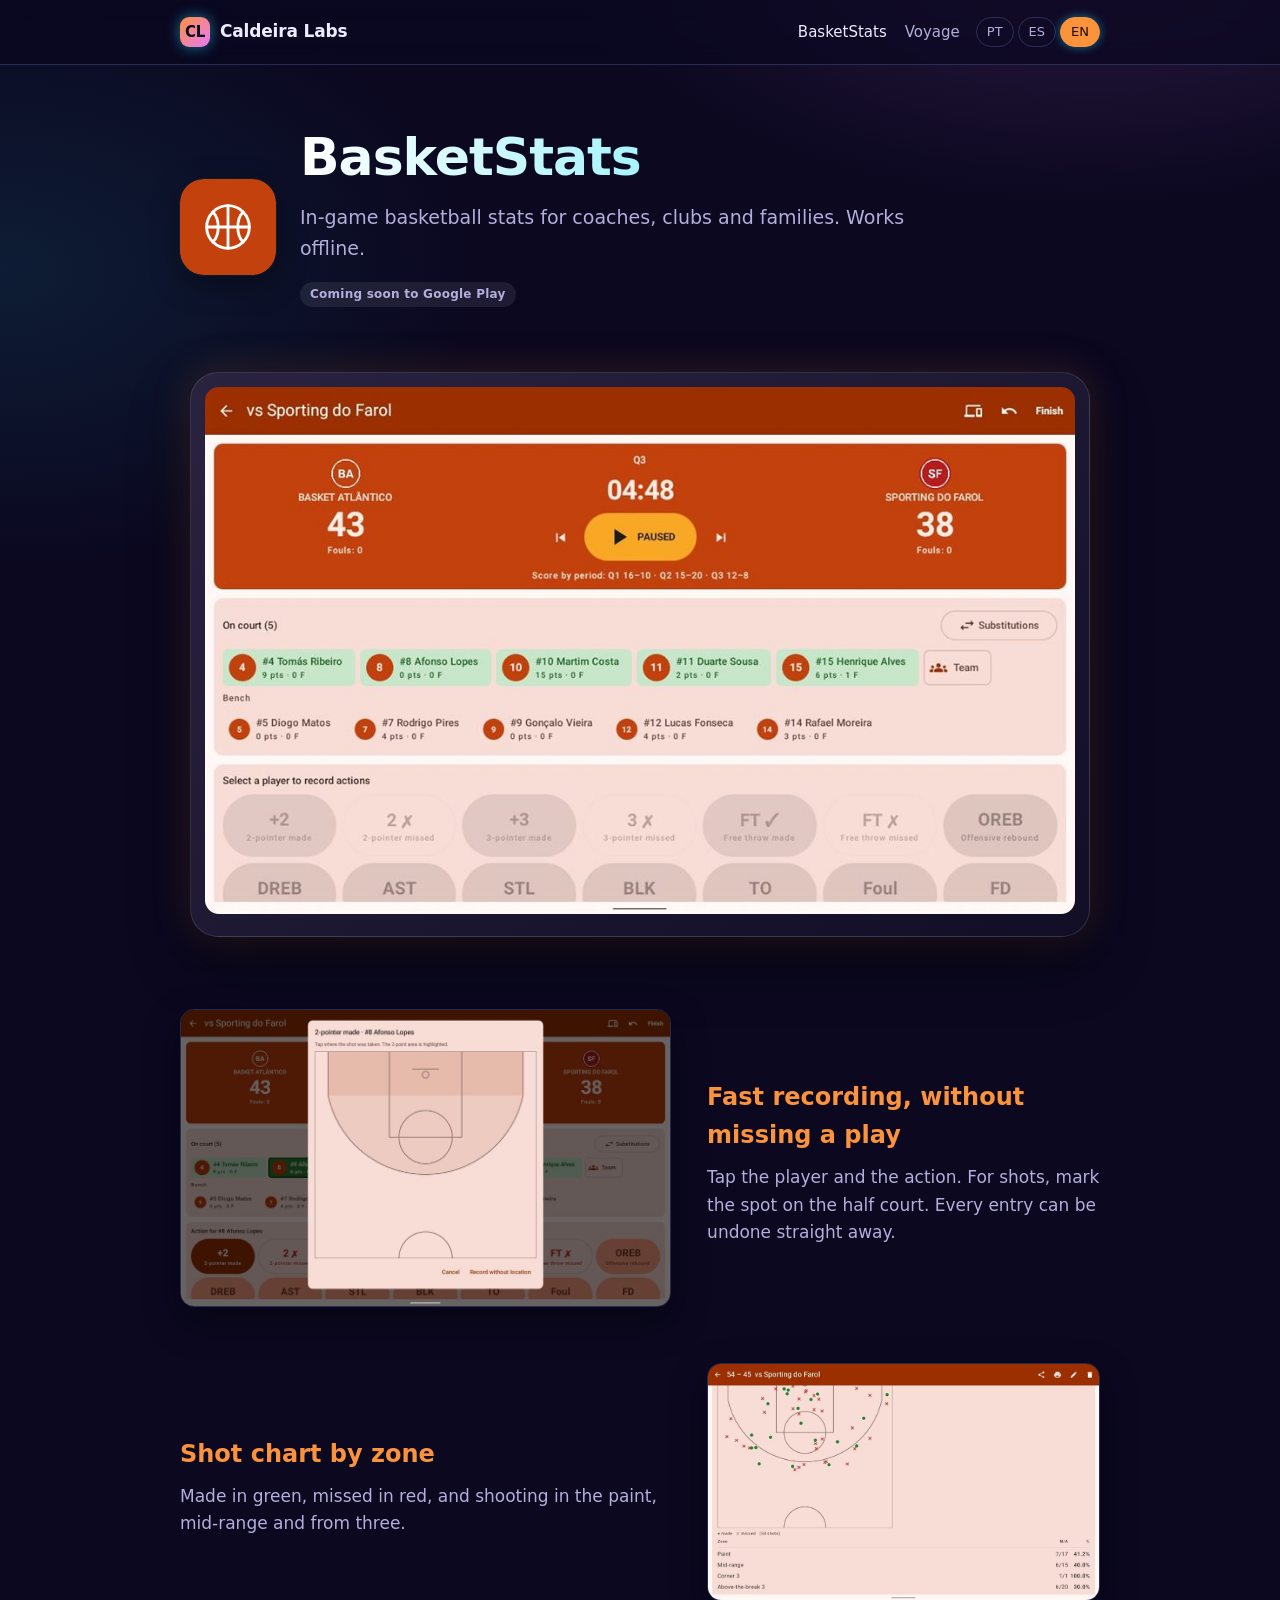
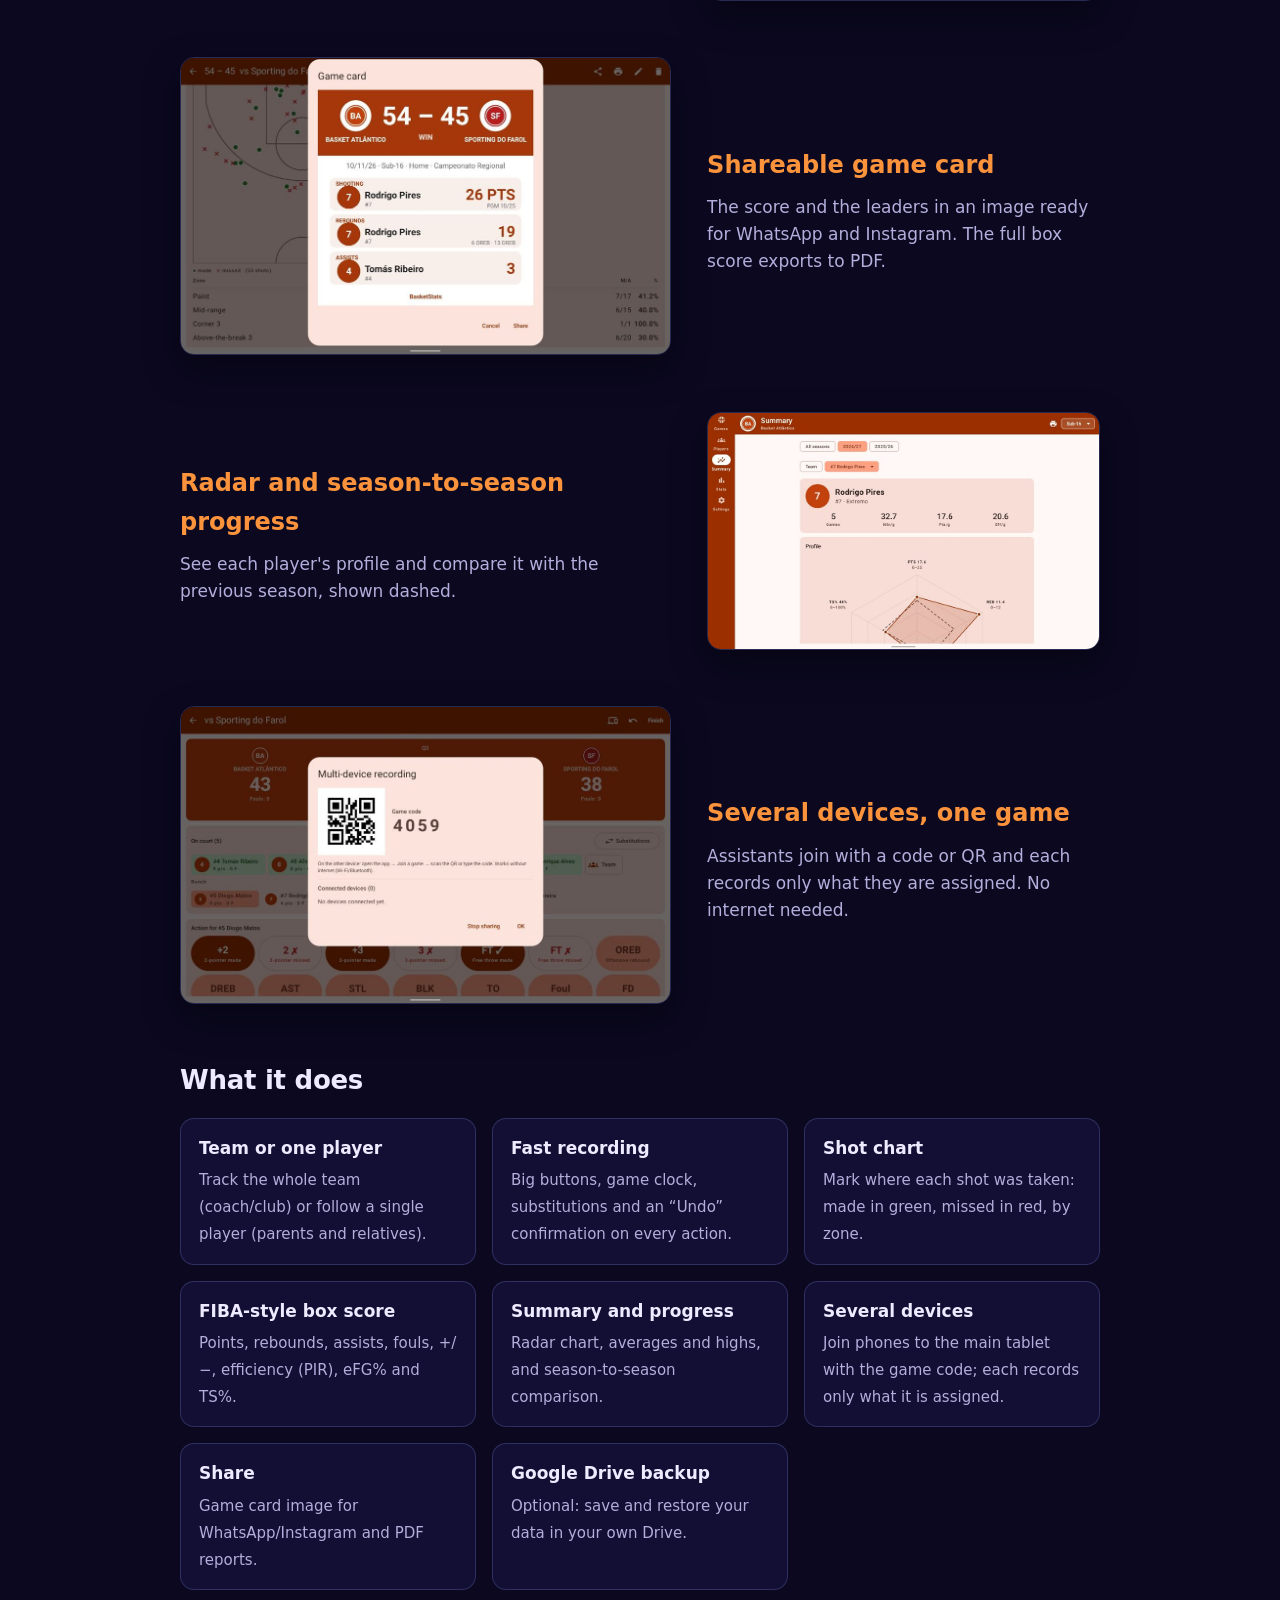
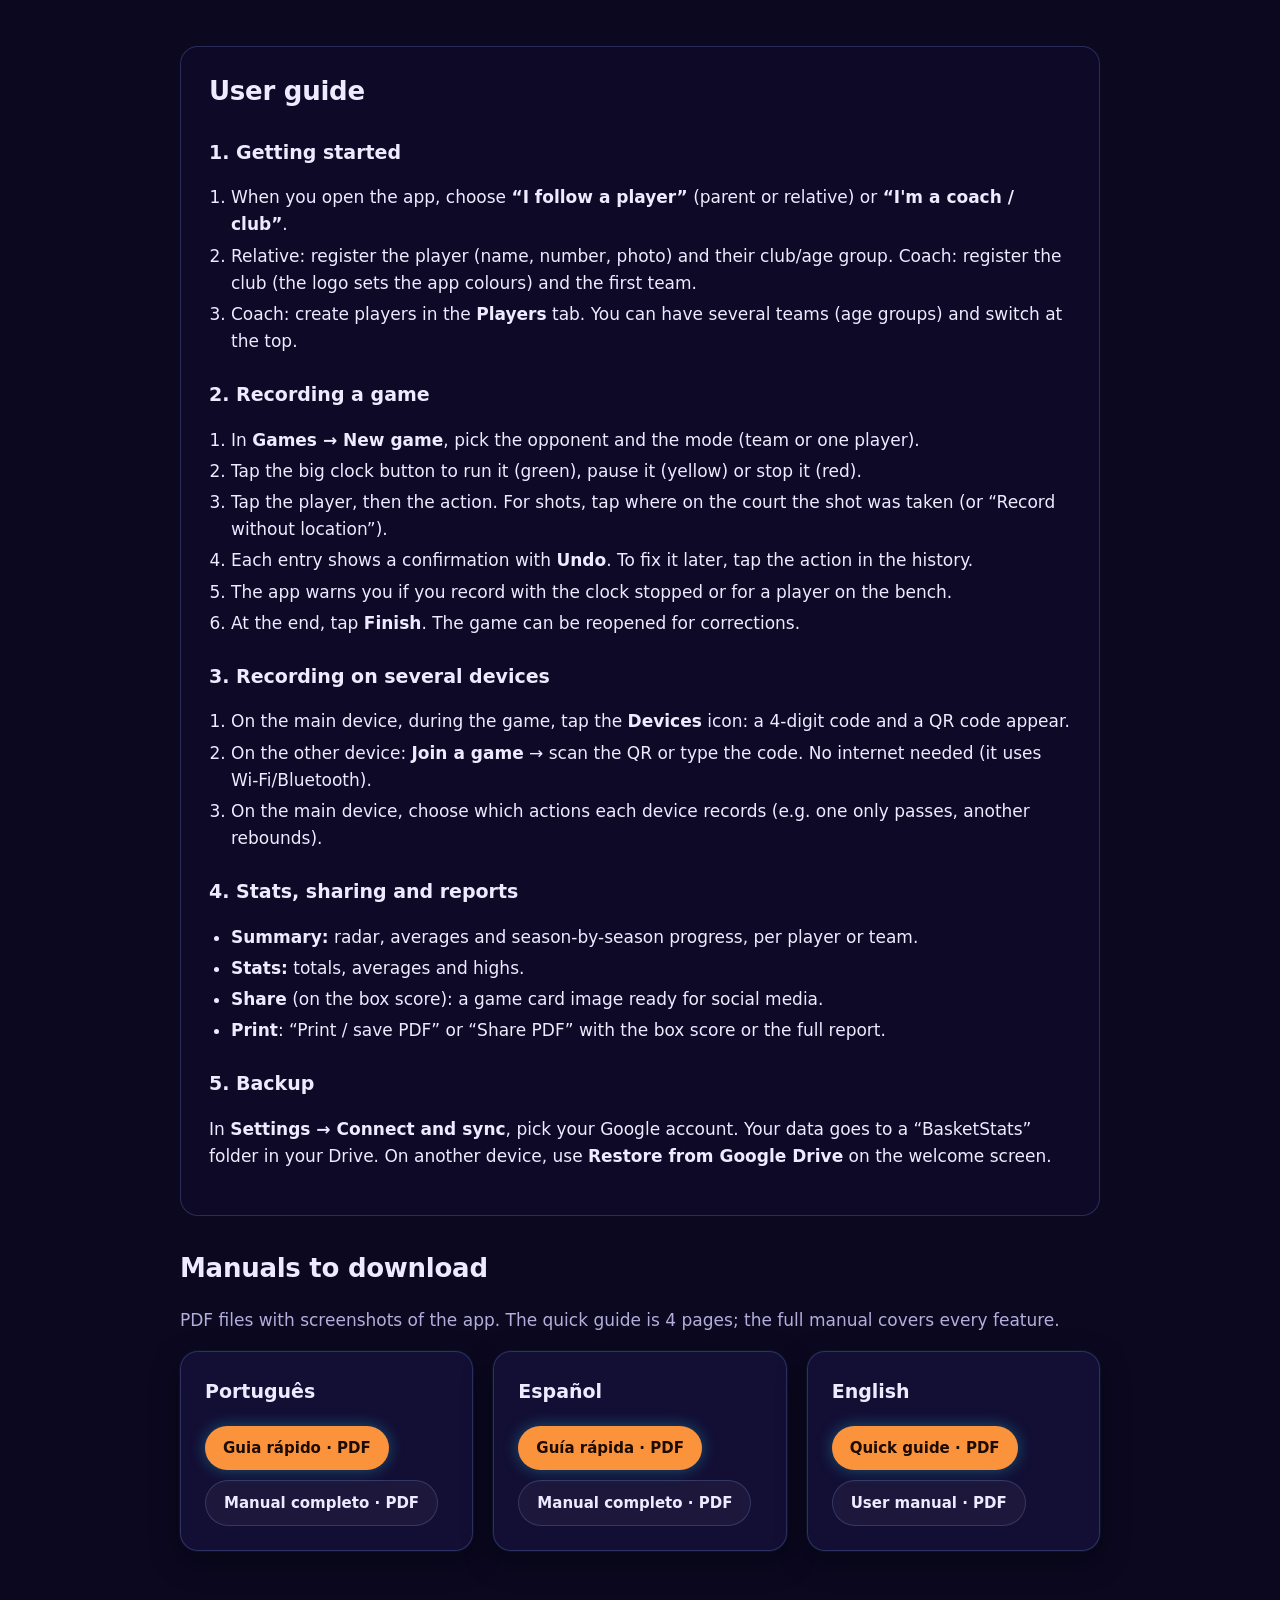
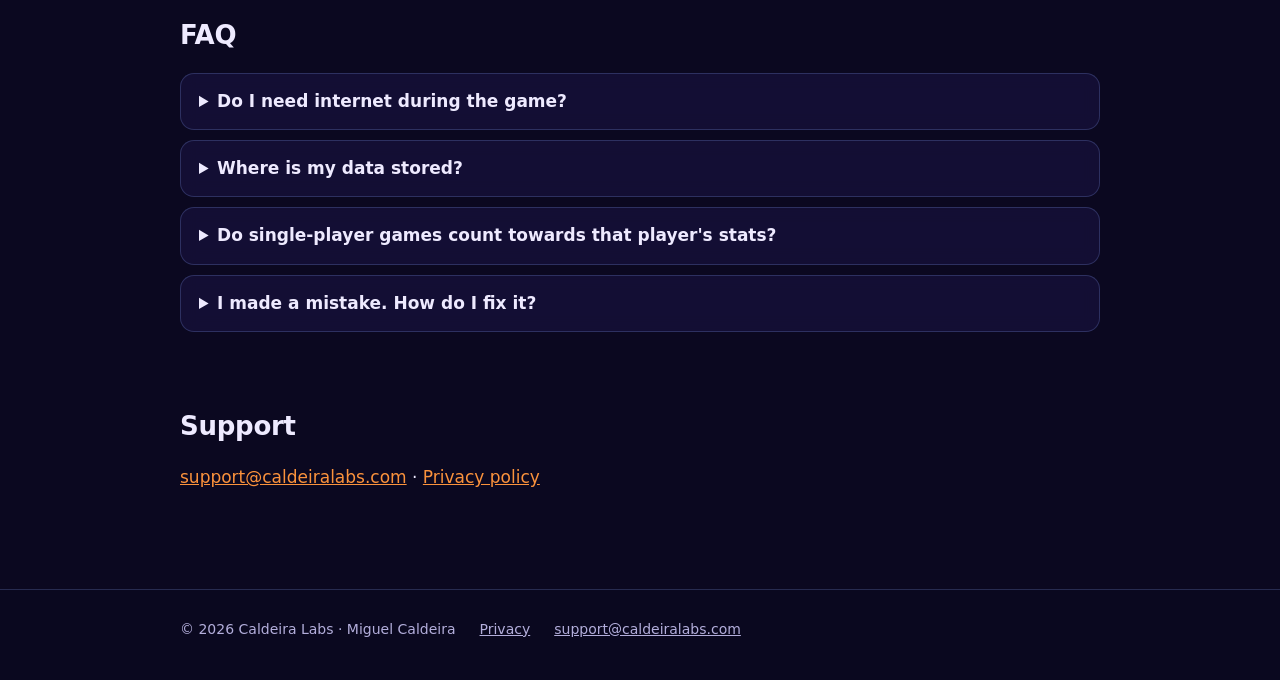
==== basketstats/index.html @ 54301cac "BasketStats: capturas da app na página (imagem principal e destaques com texto, PT/ES/EN) Co-Authore" ====
<!doctype html>
<html lang="pt-PT" data-lang="pt">
<head>
  <meta charset="utf-8">
  <meta name="viewport" content="width=device-width, initial-scale=1">
  <title data-pt="BasketStats — estatísticas de basquetebol" data-es="BasketStats — estadísticas de baloncesto" data-en="BasketStats — basketball stats">BasketStats — estatísticas de basquetebol</title>
  <meta name="description" content="BasketStats: estatísticas de basquetebol durante o jogo para treinadores, clubes e famílias.">
  <link rel="icon" href="/assets/img/basketstats.svg">
  <link rel="stylesheet" href="/assets/style.css">
  <style>:root { --accent: var(--basket); --accent-ink: #1c0c02; }</style>
  <script src="/assets/lang.js"></script>
</head>
<body>
<header class="top">
  <div class="wrap">
    <a class="brand" href="/"><span class="mark">CL</span>Caldeira Labs</a>
    <nav class="nav">
      <a href="/basketstats/" aria-current="page">BasketStats</a>
      <a href="/voyage/">Voyage</a>
    </nav>
    <div class="langs" aria-label="Língua / Idioma / Language">
      <button data-set="pt" aria-pressed="true">PT</button>
      <button data-set="es" aria-pressed="false">ES</button>
      <button data-set="en" aria-pressed="false">EN</button>
    </div>
  </div>
</header>

<main class="wrap">
  <div class="hero app-hero">
    <img class="icon" src="/assets/img/basketstats.svg" alt="BasketStats">
    <div>
      <h1>BasketStats</h1>
      <p class="lead" data-l="pt">Estatísticas de basquetebol durante o jogo — para treinadores, clubes e famílias. Funciona sem internet.</p>
      <p class="lead" data-l="es">Estadísticas de baloncesto durante el partido, para entrenadores, clubes y familias. Funciona sin internet.</p>
      <p class="lead" data-l="en">In-game basketball stats for coaches, clubs and families. Works offline.</p>
      <p style="margin-top:16px">
        <span class="badge"><span data-l="pt">Em breve na Google Play</span><span data-l="es">Próximamente en Google Play</span><span data-l="en">Coming soon to Google Play</span></span>
      </p>
    </div>
  </div>

  <figure class="device"><img data-l="pt" class="" src="/assets/img/bs/pt/06_ao_vivo.jpg" alt="Ecrã de registo de um jogo ao vivo" width="1000" height="605" loading="lazy"><img data-l="es" class="" src="/assets/img/bs/es/06_ao_vivo.jpg" alt="Pantalla de registro de un partido en directo" width="1000" height="605" loading="lazy"><img data-l="en" class="" src="/assets/img/bs/en/06_ao_vivo.jpg" alt="Live game recording screen" width="1000" height="605" loading="lazy"></figure>

  <section class="showcase">
    <div class="show-row">
      <div class="show-pic"><img data-l="pt" class="" src="/assets/img/bs/pt/08_posicao_lancamento.jpg" alt="Registo rápido, sem perder um lance" width="1000" height="605" loading="lazy"><img data-l="es" class="" src="/assets/img/bs/es/08_posicao_lancamento.jpg" alt="Registro rápido, sin perder una jugada" width="1000" height="605" loading="lazy"><img data-l="en" class="" src="/assets/img/bs/en/08_posicao_lancamento.jpg" alt="Fast recording, without missing a play" width="1000" height="605" loading="lazy"></div>
      <div class="show-text"><h3 data-l="pt">Registo rápido, sem perder um lance</h3><h3 data-l="es">Registro rápido, sin perder una jugada</h3><h3 data-l="en">Fast recording, without missing a play</h3><p data-l="pt">Toque no jogador e na ação. Nos lançamentos, marque o local no meio campo. Cada registo pode ser anulado logo a seguir.</p><p data-l="es">Toca el jugador y la acción. En los tiros, marca el lugar en la media pista. Cada registro se puede deshacer al momento.</p><p data-l="en">Tap the player and the action. For shots, mark the spot on the half court. Every entry can be undone straight away.</p></div>
    </div>
    <div class="show-row rev">
      <div class="show-pic"><img data-l="pt" class="" src="/assets/img/bs/pt/15_mapa_lancamentos.jpg" alt="Mapa de lançamentos por zonas" width="1000" height="605" loading="lazy"><img data-l="es" class="" src="/assets/img/bs/es/15_mapa_lancamentos.jpg" alt="Mapa de tiro por zonas" width="1000" height="605" loading="lazy"><img data-l="en" class="" src="/assets/img/bs/en/15_mapa_lancamentos.jpg" alt="Shot chart by zone" width="1000" height="605" loading="lazy"></div>
      <div class="show-text"><h3 data-l="pt">Mapa de lançamentos por zonas</h3><h3 data-l="es">Mapa de tiro por zonas</h3><h3 data-l="en">Shot chart by zone</h3><p data-l="pt">Convertidos a verde, falhados a vermelho e a eficácia no garrafão, meia distância e triplos.</p><p data-l="es">Anotados en verde, fallados en rojo y la eficacia en la zona, media distancia y triples.</p><p data-l="en">Made in green, missed in red, and shooting in the paint, mid-range and from three.</p></div>
    </div>
    <div class="show-row">
      <div class="show-pic"><img data-l="pt" class="" src="/assets/img/bs/pt/16_cartao_jogo.jpg" alt="Cartão do jogo para partilhar" width="1000" height="605" loading="lazy"><img data-l="es" class="" src="/assets/img/bs/es/16_cartao_jogo.jpg" alt="Tarjeta del partido para compartir" width="1000" height="605" loading="lazy"><img data-l="en" class="" src="/assets/img/bs/en/16_cartao_jogo.jpg" alt="Shareable game card" width="1000" height="605" loading="lazy"></div>
      <div class="show-text"><h3 data-l="pt">Cartão do jogo para partilhar</h3><h3 data-l="es">Tarjeta del partido para compartir</h3><h3 data-l="en">Shareable game card</h3><p data-l="pt">O resultado e os destaques numa imagem pronta para o WhatsApp e o Instagram. A ficha completa sai em PDF.</p><p data-l="es">El resultado y los destacados en una imagen lista para WhatsApp e Instagram. El acta completa sale en PDF.</p><p data-l="en">The score and the leaders in an image ready for WhatsApp and Instagram. The full box score exports to PDF.</p></div>
    </div>
    <div class="show-row rev">
      <div class="show-pic"><img data-l="pt" class="" src="/assets/img/bs/pt/20_resumo_jogador.jpg" alt="Radar e evolução entre épocas" width="1000" height="605" loading="lazy"><img data-l="es" class="" src="/assets/img/bs/es/20_resumo_jogador.jpg" alt="Radar y evolución entre temporadas" width="1000" height="605" loading="lazy"><img data-l="en" class="" src="/assets/img/bs/en/20_resumo_jogador.jpg" alt="Radar and season-to-season progress" width="1000" height="605" loading="lazy"></div>
      <div class="show-text"><h3 data-l="pt">Radar e evolução entre épocas</h3><h3 data-l="es">Radar y evolución entre temporadas</h3><h3 data-l="en">Radar and season-to-season progress</h3><p data-l="pt">Veja o perfil de cada jogador e compare com a época anterior, a tracejado.</p><p data-l="es">Mira el perfil de cada jugador y compáralo con la temporada anterior, en discontinuo.</p><p data-l="en">See each player's profile and compare it with the previous season, shown dashed.</p></div>
    </div>
    <div class="show-row">
      <div class="show-pic"><img data-l="pt" class="" src="/assets/img/bs/pt/11_varios_aparelhos.jpg" alt="Vários aparelhos no mesmo jogo" width="1000" height="605" loading="lazy"><img data-l="es" class="" src="/assets/img/bs/es/11_varios_aparelhos.jpg" alt="Varios dispositivos en el mismo partido" width="1000" height="605" loading="lazy"><img data-l="en" class="" src="/assets/img/bs/en/11_varios_aparelhos.jpg" alt="Several devices, one game" width="1000" height="605" loading="lazy"></div>
      <div class="show-text"><h3 data-l="pt">Vários aparelhos no mesmo jogo</h3><h3 data-l="es">Varios dispositivos en el mismo partido</h3><h3 data-l="en">Several devices, one game</h3><p data-l="pt">Os adjuntos juntam-se com um código ou QR e cada um regista só o que lhe for atribuído. Sem internet.</p><p data-l="es">Los ayudantes se unen con un código o QR y cada uno registra solo lo que se le asigne. Sin internet.</p><p data-l="en">Assistants join with a code or QR and each records only what they are assigned. No internet needed.</p></div>
    </div>
  </section>

  <section>
    <h2><span data-l="pt">O que faz</span><span data-l="es">Qué hace</span><span data-l="en">What it does</span></h2>
    <ul class="features">
      <li data-l="pt"><b>Equipa ou um jogador</b><span>Registe a equipa toda (treinador/clube) ou siga um só atleta (pais e familiares).</span></li>
      <li data-l="es"><b>Equipo o un jugador</b><span>Registra todo el equipo (entrenador/club) o sigue a un solo jugador (padres y familiares).</span></li>
      <li data-l="en"><b>Team or one player</b><span>Track the whole team (coach/club) or follow a single player (parents and relatives).</span></li>

      <li data-l="pt"><b>Registo rápido</b><span>Botões grandes, relógio de jogo, substituições e confirmação com «Anular» em cada ação.</span></li>
      <li data-l="es"><b>Registro rápido</b><span>Botones grandes, reloj de partido, cambios y confirmación con «Deshacer» en cada acción.</span></li>
      <li data-l="en"><b>Fast recording</b><span>Big buttons, game clock, substitutions and an “Undo” confirmation on every action.</span></li>

      <li data-l="pt"><b>Mapa de lançamentos</b><span>Marque onde foi cada lançamento: convertidos a verde, falhados a vermelho, por zonas.</span></li>
      <li data-l="es"><b>Mapa de tiro</b><span>Marca dónde fue cada tiro: anotados en verde, fallados en rojo, por zonas.</span></li>
      <li data-l="en"><b>Shot chart</b><span>Mark where each shot was taken: made in green, missed in red, by zone.</span></li>

      <li data-l="pt"><b>Ficha de jogo FIBA</b><span>Pontos, ressaltos, assistências, faltas, +/−, valorização (VAL), eFG% e TS%.</span></li>
      <li data-l="es"><b>Acta estilo FIBA</b><span>Puntos, rebotes, asistencias, faltas, +/−, valoración (VAL), eFG% y TS%.</span></li>
      <li data-l="en"><b>FIBA-style box score</b><span>Points, rebounds, assists, fouls, +/−, efficiency (PIR), eFG% and TS%.</span></li>

      <li data-l="pt"><b>Resumo e evolução</b><span>Gráfico de radar, médias e máximos, e comparação entre épocas.</span></li>
      <li data-l="es"><b>Resumen y evolución</b><span>Gráfico de radar, promedios y máximos, y comparación entre temporadas.</span></li>
      <li data-l="en"><b>Summary and progress</b><span>Radar chart, averages and highs, and season-to-season comparison.</span></li>

      <li data-l="pt"><b>Vários aparelhos</b><span>Junte telemóveis ao tablet principal pelo código do jogo; cada um regista só o que lhe for atribuído.</span></li>
      <li data-l="es"><b>Varios dispositivos</b><span>Une móviles a la tablet principal con el código del partido; cada uno registra solo lo que se le asigne.</span></li>
      <li data-l="en"><b>Several devices</b><span>Join phones to the main tablet with the game code; each records only what it is assigned.</span></li>

      <li data-l="pt"><b>Partilhar</b><span>Cartão do jogo em imagem para o WhatsApp/Instagram e relatórios em PDF.</span></li>
      <li data-l="es"><b>Compartir</b><span>Tarjeta del partido en imagen para WhatsApp/Instagram e informes en PDF.</span></li>
      <li data-l="en"><b>Share</b><span>Game card image for WhatsApp/Instagram and PDF reports.</span></li>

      <li data-l="pt"><b>Cópia no Google Drive</b><span>Opcional: guarde e recupere os dados no seu próprio Drive.</span></li>
      <li data-l="es"><b>Copia en Google Drive</b><span>Opcional: guarda y recupera los datos en tu propia Drive.</span></li>
      <li data-l="en"><b>Google Drive backup</b><span>Optional: save and restore your data in your own Drive.</span></li>
    </ul>
  </section>

  <!-- ======================= GUIA ======================= -->
  <section class="guide" id="guia">
    <h2><span data-l="pt">Guia de utilização</span><span data-l="es">Guía de uso</span><span data-l="en">User guide</span></h2>

    <div data-l="pt">
      <h3>1. Primeiros passos</h3>
      <ol>
        <li>Ao abrir a app, escolha <b>«Sigo um atleta»</b> (pai, mãe ou familiar) ou <b>«Sou treinador / clube»</b>.</li>
        <li>Familiar: registe o atleta (nome, número, foto) e o clube/escalão. Treinador: registe o clube (o logótipo dá as cores à app) e a primeira equipa.</li>
        <li>Treinador: crie os jogadores no separador <b>Jogadores</b>. Pode ter várias equipas (escalões) e mudar no topo.</li>
      </ol>
      <h3>2. Registar um jogo</h3>
      <ol>
        <li>Em <b>Jogos → Novo jogo</b>, escolha o adversário e o modo (equipa ou um jogador).</li>
        <li>Toque no botão grande do relógio para o pôr a correr (verde), pausar (amarelo) ou parar (vermelho).</li>
        <li>Toque no jogador e depois na ação. Nos lançamentos, toque no campo onde foi o lançamento (ou «Registar sem posição»).</li>
        <li>Cada registo mostra uma confirmação com <b>Anular</b>. Para corrigir mais tarde, toque na ação no histórico.</li>
        <li>A app avisa se registar com o relógio parado ou para um jogador que está no banco.</li>
        <li>No fim, toque em <b>Terminar</b>. O jogo pode ser reaberto para correções.</li>
      </ol>
      <h3>3. Registo em vários aparelhos</h3>
      <ol>
        <li>No aparelho principal, durante o jogo, toque no ícone <b>Aparelhos</b>: aparece um código de 4 dígitos e um QR.</li>
        <li>No outro aparelho: <b>Entrar num jogo</b> → leia o QR ou escreva o código. Não precisa de internet (usa Wi‑Fi/Bluetooth).</li>
        <li>No principal, escolha que ações cada aparelho regista (ex.: um só os passes, outro os ressaltos).</li>
      </ol>
      <h3>4. Estatísticas, partilha e relatórios</h3>
      <ul>
        <li><b>Resumo:</b> radar, médias e evolução por época, por jogador ou equipa.</li>
        <li><b>Estatísticas:</b> totais, médias e máximos.</li>
        <li><b>Partilhar</b> (na ficha do jogo): cartão em imagem pronto para as redes sociais.</li>
        <li><b>Imprimir</b>: «Imprimir / guardar PDF» ou «Partilhar PDF» com a ficha ou o relatório completo.</li>
      </ul>
      <h3>5. Cópia de segurança</h3>
      <p>Em <b>Definições → Ligar e sincronizar</b>, escolha a sua conta Google. Os dados ficam numa pasta «BasketStats» no seu Drive. Noutro aparelho, use <b>Recuperar do Google Drive</b> no ecrã inicial.</p>
    </div>

    <div data-l="es">
      <h3>1. Primeros pasos</h3>
      <ol>
        <li>Al abrir la app, elige <b>«Sigo a un jugador»</b> (padre, madre o familiar) o <b>«Soy entrenador / club»</b>.</li>
        <li>Familiar: registra al jugador (nombre, dorsal, foto) y su club/categoría. Entrenador: registra el club (el escudo da los colores a la app) y el primer equipo.</li>
        <li>Entrenador: crea los jugadores en la pestaña <b>Jugadores</b>. Puedes tener varios equipos (categorías) y cambiar arriba.</li>
      </ol>
      <h3>2. Registrar un partido</h3>
      <ol>
        <li>En <b>Partidos → Nuevo partido</b>, elige el rival y el modo (equipo o un jugador).</li>
        <li>Toca el botón grande del reloj para ponerlo en marcha (verde), pausarlo (amarillo) o pararlo (rojo).</li>
        <li>Toca el jugador y luego la acción. En los tiros, toca en la pista dónde fue el tiro (o «Registrar sin posición»).</li>
        <li>Cada registro muestra una confirmación con <b>Deshacer</b>. Para corregir más tarde, toca la acción en el historial.</li>
        <li>La app avisa si registras con el reloj parado o para un jugador que está en el banquillo.</li>
        <li>Al final, toca <b>Finalizar</b>. El partido se puede reabrir para corregirlo.</li>
      </ol>
      <h3>3. Registro en varios dispositivos</h3>
      <ol>
        <li>En el dispositivo principal, durante el partido, toca el icono <b>Dispositivos</b>: aparece un código de 4 dígitos y un QR.</li>
        <li>En el otro dispositivo: <b>Unirse a un partido</b> → lee el QR o escribe el código. No necesita internet (usa Wi‑Fi/Bluetooth).</li>
        <li>En el principal, elige qué acciones registra cada dispositivo (p. ej., uno solo los pases, otro los rebotes).</li>
      </ol>
      <h3>4. Estadísticas, compartir e informes</h3>
      <ul>
        <li><b>Resumen:</b> radar, promedios y evolución por temporada, por jugador o equipo.</li>
        <li><b>Estadísticas:</b> totales, promedios y máximos.</li>
        <li><b>Compartir</b> (en el acta del partido): tarjeta en imagen lista para redes sociales.</li>
        <li><b>Imprimir</b>: «Imprimir / guardar PDF» o «Compartir PDF» con el acta o el informe completo.</li>
      </ul>
      <h3>5. Copia de seguridad</h3>
      <p>En <b>Ajustes → Conectar y sincronizar</b>, elige tu cuenta de Google. Los datos quedan en una carpeta «BasketStats» en tu Drive. En otro dispositivo, usa <b>Recuperar de Google Drive</b> en la pantalla inicial.</p>
    </div>

    <div data-l="en">
      <h3>1. Getting started</h3>
      <ol>
        <li>When you open the app, choose <b>“I follow a player”</b> (parent or relative) or <b>“I'm a coach / club”</b>.</li>
        <li>Relative: register the player (name, number, photo) and their club/age group. Coach: register the club (the logo sets the app colours) and the first team.</li>
        <li>Coach: create players in the <b>Players</b> tab. You can have several teams (age groups) and switch at the top.</li>
      </ol>
      <h3>2. Recording a game</h3>
      <ol>
        <li>In <b>Games → New game</b>, pick the opponent and the mode (team or one player).</li>
        <li>Tap the big clock button to run it (green), pause it (yellow) or stop it (red).</li>
        <li>Tap the player, then the action. For shots, tap where on the court the shot was taken (or “Record without location”).</li>
        <li>Each entry shows a confirmation with <b>Undo</b>. To fix it later, tap the action in the history.</li>
        <li>The app warns you if you record with the clock stopped or for a player on the bench.</li>
        <li>At the end, tap <b>Finish</b>. The game can be reopened for corrections.</li>
      </ol>
      <h3>3. Recording on several devices</h3>
      <ol>
        <li>On the main device, during the game, tap the <b>Devices</b> icon: a 4-digit code and a QR code appear.</li>
        <li>On the other device: <b>Join a game</b> → scan the QR or type the code. No internet needed (it uses Wi‑Fi/Bluetooth).</li>
        <li>On the main device, choose which actions each device records (e.g. one only passes, another rebounds).</li>
      </ol>
      <h3>4. Stats, sharing and reports</h3>
      <ul>
        <li><b>Summary:</b> radar, averages and season-by-season progress, per player or team.</li>
        <li><b>Stats:</b> totals, averages and highs.</li>
        <li><b>Share</b> (on the box score): a game card image ready for social media.</li>
        <li><b>Print</b>: “Print / save PDF” or “Share PDF” with the box score or the full report.</li>
      </ul>
      <h3>5. Backup</h3>
      <p>In <b>Settings → Connect and sync</b>, pick your Google account. Your data goes to a “BasketStats” folder in your Drive. On another device, use <b>Restore from Google Drive</b> on the welcome screen.</p>
    </div>
  </section>

  <!-- ======================= MANUAIS ======================= -->
  <section id="manuais">
    <h2><span data-l="pt">Manuais para descarregar</span><span data-l="es">Manuales para descargar</span><span data-l="en">Manuals to download</span></h2>
    <p class="muted" data-l="pt">Em PDF, com capturas da app. O guia rápido tem 4 páginas; o manual completo explica todas as funções.</p>
    <p class="muted" data-l="es">En PDF, con capturas de la app. La guía rápida tiene 4 páginas; el manual completo explica todas las funciones.</p>
    <p class="muted" data-l="en">PDF files with screenshots of the app. The quick guide is 4 pages; the full manual covers every feature.</p>
    <div class="cards">
      <div class="card">
        <h3>Português</h3>
        <div class="actions">
          <a class="btn" href="/basketstats/manuais/BasketStats-guia-rapido-PT.pdf" download>Guia rápido · PDF</a>
          <a class="btn ghost" href="/basketstats/manuais/BasketStats-manual-PT.pdf" download>Manual completo · PDF</a>
        </div>
      </div>
      <div class="card">
        <h3>Español</h3>
        <div class="actions">
          <a class="btn" href="/basketstats/manuais/BasketStats-guia-rapida-ES.pdf" download>Guía rápida · PDF</a>
          <a class="btn ghost" href="/basketstats/manuais/BasketStats-manual-ES.pdf" download>Manual completo · PDF</a>
        </div>
      </div>
      <div class="card">
        <h3>English</h3>
        <div class="actions">
          <a class="btn" href="/basketstats/manuais/BasketStats-quick-guide-EN.pdf" download>Quick guide · PDF</a>
          <a class="btn ghost" href="/basketstats/manuais/BasketStats-user-manual-EN.pdf" download>User manual · PDF</a>
        </div>
      </div>
    </div>
  </section>

  <!-- ======================= FAQ ======================= -->
  <section>
    <h2><span data-l="pt">Perguntas frequentes</span><span data-l="es">Preguntas frecuentes</span><span data-l="en">FAQ</span></h2>
    <div data-l="pt">
      <details><summary>Preciso de internet durante o jogo?</summary><p>Não. O registo, as estatísticas e o registo em vários aparelhos funcionam sem internet. Só a cópia no Google Drive precisa de ligação.</p></details>
      <details><summary>Onde ficam os meus dados?</summary><p>No seu aparelho e, se ativar, no seu próprio Google Drive. Não temos servidores com os seus dados. Veja a <a href="/basketstats/privacy/">política de privacidade</a>.</p></details>
      <details><summary>Os jogos de um só jogador contam para as estatísticas dele?</summary><p>Sim. Os jogos em modo equipa também contam para cada jogador.</p></details>
      <details><summary>Enganei-me num registo. Como corrijo?</summary><p>Logo a seguir, toque em «Anular». Mais tarde, toque na ação no histórico do jogo para mudar o tipo ou o jogador, ou apagá-la.</p></details>
    </div>
    <div data-l="es">
      <details><summary>¿Necesito internet durante el partido?</summary><p>No. El registro, las estadísticas y el registro en varios dispositivos funcionan sin internet. Solo la copia en Google Drive necesita conexión.</p></details>
      <details><summary>¿Dónde se guardan mis datos?</summary><p>En tu dispositivo y, si lo activas, en tu propia Google Drive. No tenemos servidores con tus datos. Consulta la <a href="/basketstats/privacy/">política de privacidad</a>.</p></details>
      <details><summary>¿Los partidos de un solo jugador cuentan para sus estadísticas?</summary><p>Sí. Los partidos en modo equipo también cuentan para cada jugador.</p></details>
      <details><summary>Me he equivocado en un registro. ¿Cómo lo corrijo?</summary><p>Justo después, toca «Deshacer». Más tarde, toca la acción en el historial del partido para cambiar el tipo o el jugador, o borrarla.</p></details>
    </div>
    <div data-l="en">
      <details><summary>Do I need internet during the game?</summary><p>No. Recording, stats and multi-device recording work offline. Only the Google Drive backup needs a connection.</p></details>
      <details><summary>Where is my data stored?</summary><p>On your device and, if you turn it on, in your own Google Drive. We have no servers holding your data. See the <a href="/basketstats/privacy/">privacy policy</a>.</p></details>
      <details><summary>Do single-player games count towards that player's stats?</summary><p>Yes. Team-mode games also count for each player.</p></details>
      <details><summary>I made a mistake. How do I fix it?</summary><p>Right away, tap “Undo”. Later, tap the action in the game history to change its type or player, or delete it.</p></details>
    </div>
  </section>

  <section>
    <h2><span data-l="pt">Suporte</span><span data-l="es">Soporte</span><span data-l="en">Support</span></h2>
    <p><a href="mailto:support@caldeiralabs.com">support@caldeiralabs.com</a> · <a href="/basketstats/privacy/"><span data-l="pt">Política de privacidade</span><span data-l="es">Política de privacidad</span><span data-l="en">Privacy policy</span></a></p>
  </section>
</main>

<footer>
  <div class="wrap">
    <span>© 2026 Caldeira Labs · Miguel Caldeira</span>
    <a href="/basketstats/privacy/"><span data-l="pt">Privacidade</span><span data-l="es">Privacidad</span><span data-l="en">Privacy</span></a>
    <a href="mailto:support@caldeiralabs.com">support@caldeiralabs.com</a>
  </div>
</footer>
</body>
</html>
---- assets/style.css ----
/* Caldeira Labs — estilos partilhados por todas as páginas. */
/* Tema "laboratório néon": sempre escuro, a condizer com a imagem de fundo (assets/img/lab-bg.svg). */
:root {
  --bg: #0b0820;
  --surface: rgba(22, 17, 58, .78);
  --surface-2: rgba(255, 255, 255, .08);
  --text: #eeeaff;
  --muted: #b3aedb;
  --line: rgba(140, 170, 255, .22);
  --accent: #22d3ee;
  --accent-ink: #061a22;
  --neon-pink: #e879f9;
  --basket: #fb923c;
  --voyage: #34d399;
  --radius: 18px;
  --shadow: 0 0 0 1px rgba(34, 211, 238, .06), 0 10px 30px rgba(0, 0, 0, .35);
  color-scheme: dark;
}

* { box-sizing: border-box; }
html { -webkit-text-size-adjust: 100%; }
body {
  margin: 0;
  /* Fundo escuro com brilhos néon suaves; a ilustração do laboratório fica no topo da página inicial. */
  background:
    radial-gradient(900px 500px at 85% -10%, rgba(232, 121, 249, .16), transparent 60%),
    radial-gradient(800px 500px at 0% 30%, rgba(34, 211, 238, .10), transparent 60%),
    var(--bg) fixed;
  background-attachment: fixed;
  color: var(--text);
  font: 17px/1.6 system-ui, -apple-system, "Segoe UI", Roboto, "Helvetica Neue", Arial, sans-serif;
}
a { color: var(--accent); }
img { max-width: 100%; height: auto; display: block; }
.wrap { max-width: 960px; margin: 0 auto; padding: 0 20px; }

/* Línguas: só aparece o texto da língua escolhida (português por omissão, também sem JavaScript). */
[data-l] { display: none; }
html[data-lang="pt"] [data-l="pt"],
html[data-lang="es"] [data-l="es"],
html[data-lang="en"] [data-l="en"] { display: revert; }

/* Cabeçalho */
.top { border-bottom: 1px solid var(--line); background: rgba(11, 8, 32, .72); backdrop-filter: blur(12px); -webkit-backdrop-filter: blur(12px); position: sticky; top: 0; z-index: 10; }
.top .wrap { display: flex; align-items: center; gap: 16px; height: 64px; }
.brand { display: flex; align-items: center; gap: 10px; color: var(--text); text-decoration: none; font-weight: 700; letter-spacing: -.01em; }
.brand .mark { width: 30px; height: 30px; border-radius: 9px; background: linear-gradient(135deg, var(--accent), var(--neon-pink)); color: #0b0820; display: grid; place-items: center; font-size: 15px; box-shadow: 0 0 14px rgba(34, 211, 238, .55); }
.nav { display: flex; gap: 18px; margin-left: auto; }
.nav a { color: var(--muted); text-decoration: none; font-size: 15px; }
.nav a:hover, .nav a[aria-current="page"] { color: var(--text); }
.langs { display: flex; gap: 4px; }
.langs button {
  border: 1px solid var(--line); background: transparent; color: var(--muted);
  border-radius: 999px; padding: 4px 10px; font: inherit; font-size: 13px; cursor: pointer;
}
.langs button[aria-pressed="true"] { background: var(--accent); color: var(--accent-ink); border-color: var(--accent); box-shadow: 0 0 10px rgba(34, 211, 238, .5); }
/* Página inicial: ilustração do laboratório a toda a largura, com o título à esquerda. */
.hero-art {
  position: relative; min-height: 600px; display: flex; align-items: center;
  background:
    linear-gradient(90deg, rgba(11, 8, 32, .95) 0%, rgba(11, 8, 32, .78) 34%, rgba(11, 8, 32, .1) 62%, rgba(11, 8, 32, 0) 100%),
    linear-gradient(0deg, var(--bg) 0%, rgba(11, 8, 32, 0) 22%),
    url("/assets/img/lab-bg.svg") right 75% / cover no-repeat;
  border-bottom: 1px solid var(--line);
}
.hero-art .wrap { width: 100%; }
.hero-art .hero { max-width: 560px; padding: 72px 0; }
@media (max-width: 760px) {
  .hero-art { min-height: 0; flex-direction: column; align-items: stretch; background: var(--bg); }
  /* Em telemóvel, a ilustração fica num bloco próprio por cima do texto, com o programador à vista. */
  .hero-art::before { content: ""; display: block; height: 320px;
    background: linear-gradient(0deg, var(--bg) 0%, rgba(11, 8, 32, 0) 30%), url("/assets/img/lab-bg.svg") right center / cover no-repeat; }
  .hero-art .hero { padding: 24px 0 32px; }
}
@media (max-width: 640px) {
  .top .wrap { height: auto; flex-wrap: wrap; padding-top: 10px; padding-bottom: 10px; }
  .nav { order: 3; width: 100%; margin-left: 0; gap: 16px; }
  .langs { margin-left: auto; }
}

/* Secções */
.hero { padding: 64px 0 40px; }
.hero h1 { font-size: clamp(32px, 6vw, 52px); line-height: 1.1; letter-spacing: -.02em; margin: 0 0 16px;
  background: linear-gradient(90deg, #ffffff 0%, #a5f3fc 55%, #f0abfc 100%); -webkit-background-clip: text; background-clip: text; color: transparent; }
.hero p.lead { font-size: 19px; color: var(--muted); max-width: 640px; margin: 0; }
.app-hero { display: flex; gap: 24px; align-items: center; }
.app-hero .icon { width: 96px; height: 96px; border-radius: 24px; flex: none; box-shadow: var(--shadow); }
@media (max-width: 640px) { .app-hero { flex-direction: column; align-items: flex-start; } }
section { padding: 32px 0; }
h2 { font-size: 26px; letter-spacing: -.01em; margin: 0 0 16px; }
h3 { font-size: 19px; margin: 24px 0 8px; }
.muted { color: var(--muted); }

.cards { display: grid; grid-template-columns: repeat(auto-fit, minmax(280px, 1fr)); gap: 20px; }
.card {
  background: var(--surface); border: 1px solid var(--line); border-radius: var(--radius);
  padding: 24px; box-shadow: var(--shadow); display: flex; flex-direction: column; gap: 12px;
  backdrop-filter: blur(10px); -webkit-backdrop-filter: blur(10px);
}
.card .head { display: flex; align-items: center; gap: 14px; }
.card .head img { width: 56px; height: 56px; border-radius: 14px; }
.card h3 { margin: 0; }
.card p { margin: 0; color: var(--muted); }
.card .actions { margin-top: auto; display: flex; flex-wrap: wrap; gap: 10px; padding-top: 8px; }

.btn {
  display: inline-flex; align-items: center; gap: 8px; padding: 10px 18px; border-radius: 999px;
  background: var(--accent); color: var(--accent-ink); text-decoration: none; font-weight: 600; font-size: 15px;
  box-shadow: 0 0 16px rgba(34, 211, 238, .35);
}
.btn.basket { background: var(--basket); color: #1c0c02; box-shadow: 0 0 16px rgba(251, 146, 60, .4); }
.btn.voyage { background: var(--voyage); color: #03231a; box-shadow: 0 0 16px rgba(52, 211, 153, .4); }
.btn.ghost { background: rgba(255, 255, 255, .04); color: var(--text); border: 1px solid var(--line); box-shadow: none; }
.badge {
  display: inline-block; font-size: 12px; font-weight: 600; letter-spacing: .02em; padding: 3px 10px;
  border-radius: 999px; background: var(--surface-2); color: var(--muted);
}

.features { display: grid; grid-template-columns: repeat(auto-fit, minmax(240px, 1fr)); gap: 16px; padding: 0; margin: 0; list-style: none; }
.features li { background: var(--surface); border: 1px solid var(--line); border-radius: 14px; padding: 16px 18px; backdrop-filter: blur(8px); -webkit-backdrop-filter: blur(8px); }
.features li b { display: block; margin-bottom: 4px; }
.features li span { color: var(--muted); font-size: 15px; }

.shots { display: flex; gap: 14px; overflow-x: auto; padding-bottom: 8px; scroll-snap-type: x mandatory; }
.shots img { width: 220px; flex: none; border-radius: 16px; border: 1px solid var(--line); scroll-snap-align: start; }

.guide ol, .guide ul { padding-left: 22px; }
.guide li { margin: 4px 0; }
details { background: var(--surface); border: 1px solid var(--line); border-radius: 14px; padding: 14px 18px; margin: 10px 0; backdrop-filter: blur(8px); -webkit-backdrop-filter: blur(8px); }
details summary { cursor: pointer; font-weight: 600; }
details p { margin: 10px 0 0; color: var(--muted); }

/* Política de privacidade: texto corrido, fácil de ler */
.policy { max-width: 820px; }
/* Texto longo (políticas, guia) num painel quase opaco, para ler sem distração do fundo. */
.policy > div, .guide {
  background: rgba(14, 10, 40, .9); border: 1px solid var(--line); border-radius: var(--radius);
  padding: 8px 28px 28px; margin-top: 24px;
}
.guide { padding-top: 24px; }
.policy .hero { padding: 32px 0 8px; }
@media (max-width: 640px) { .policy > div, .guide { padding-left: 18px; padding-right: 18px; } }
.policy h2 { font-size: 22px; margin-top: 32px; }
.policy li { margin: 6px 0; }

footer { border-top: 1px solid var(--line); margin-top: 48px; padding: 28px 0 40px; color: var(--muted); font-size: 14px; background: rgba(11, 8, 32, .8); }
footer .wrap { display: flex; flex-wrap: wrap; gap: 8px 24px; }
footer a { color: var(--muted); }

/* Página da BasketStats: captura grande em moldura de tablet e linhas alternadas imagem + texto. */
.device { margin: 8px auto 40px; max-width: 900px; padding: 14px; border-radius: 28px;
  background: linear-gradient(145deg, #2a2340, #120e26); border: 1px solid rgba(255, 255, 255, .12);
  box-shadow: 0 24px 60px rgba(0, 0, 0, .45), 0 0 40px rgba(251, 146, 60, .18); }
.device img { width: 100%; border-radius: 14px; }
.showcase { display: grid; gap: 48px; padding-bottom: 16px; }
.show-row { display: grid; grid-template-columns: minmax(0, 1.25fr) minmax(0, 1fr); gap: 36px; align-items: center; }
.show-row.rev .show-pic { order: 2; }
.show-pic img { width: 100%; border-radius: 14px; border: 1px solid var(--line); box-shadow: 0 14px 36px rgba(0, 0, 0, .4); }
.show-text h3 { font-size: 24px; margin: 0 0 10px; color: var(--accent); }
.show-text p { margin: 0; color: var(--muted); font-size: 17px; }
@media (max-width: 760px) {
  .show-row { grid-template-columns: minmax(0, 1fr); gap: 16px; }
  .show-row.rev .show-pic { order: 0; }
  .device { padding: 8px; border-radius: 18px; }
}
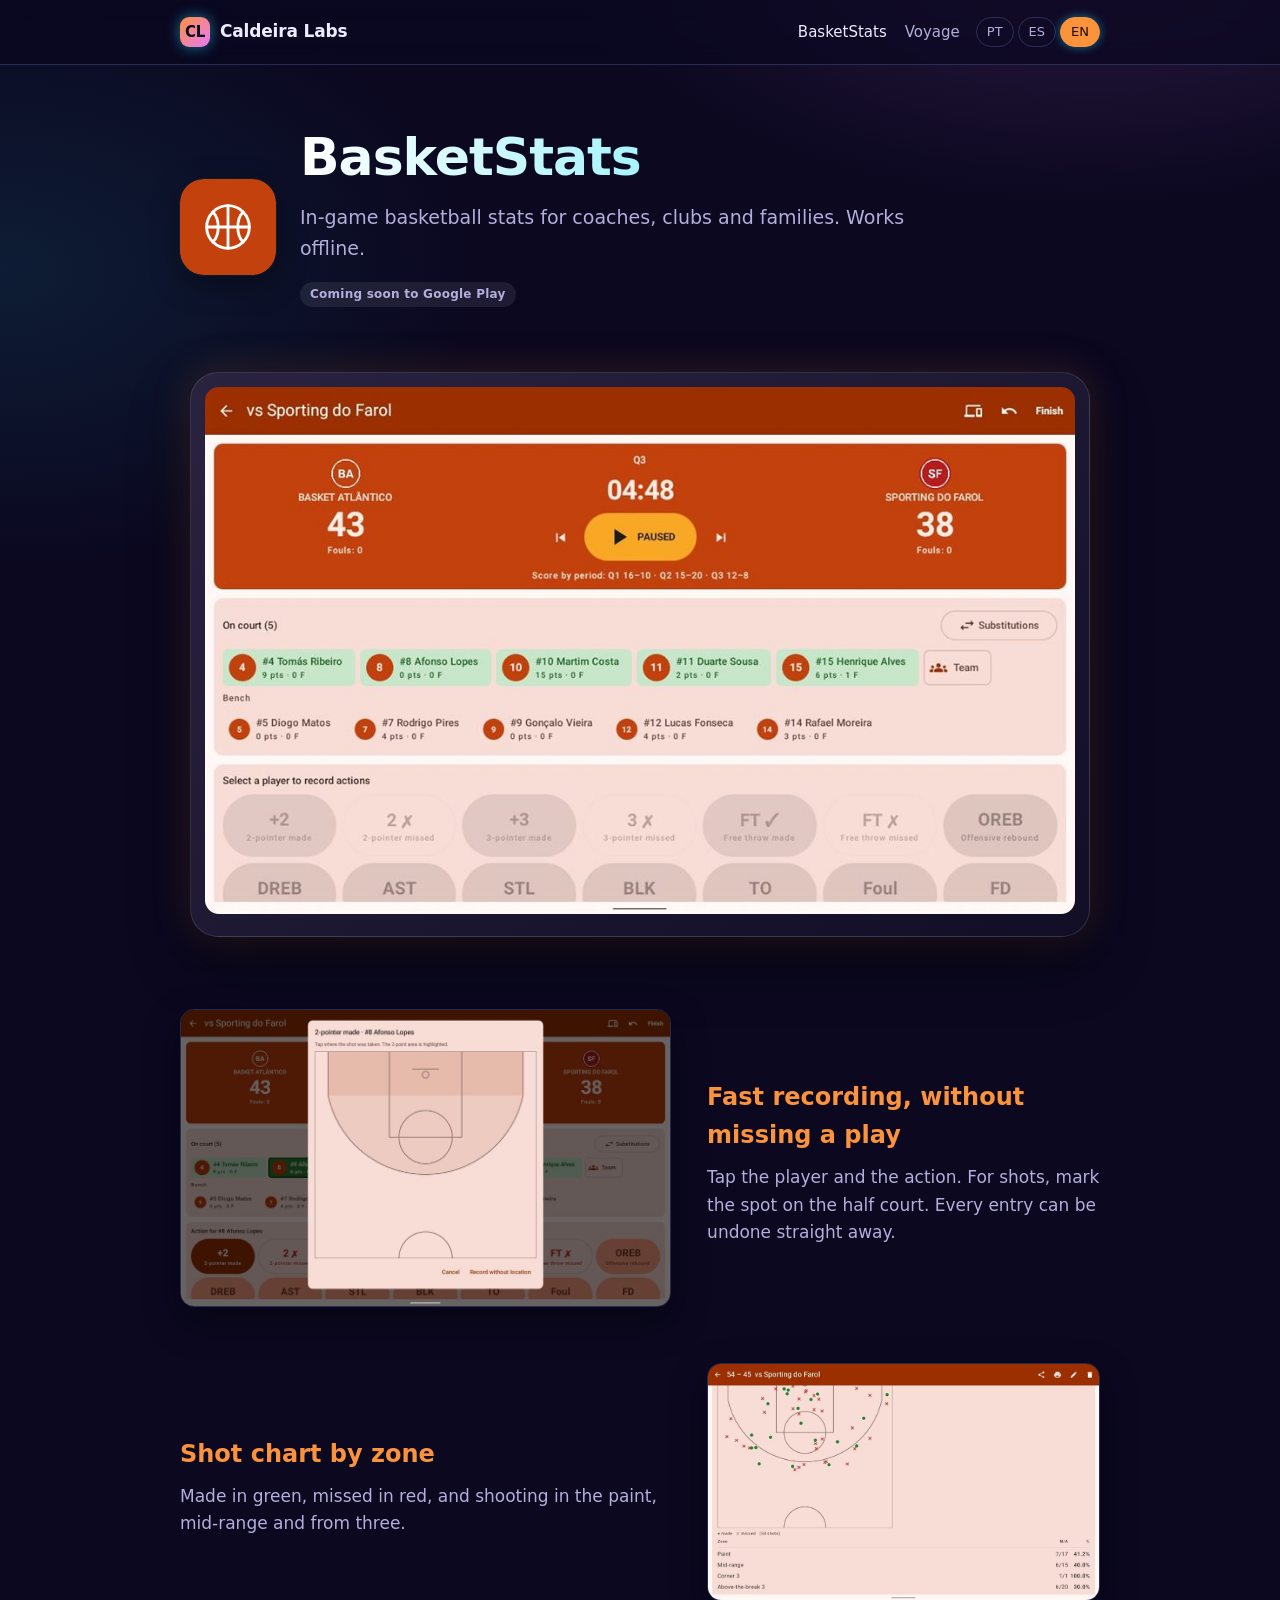
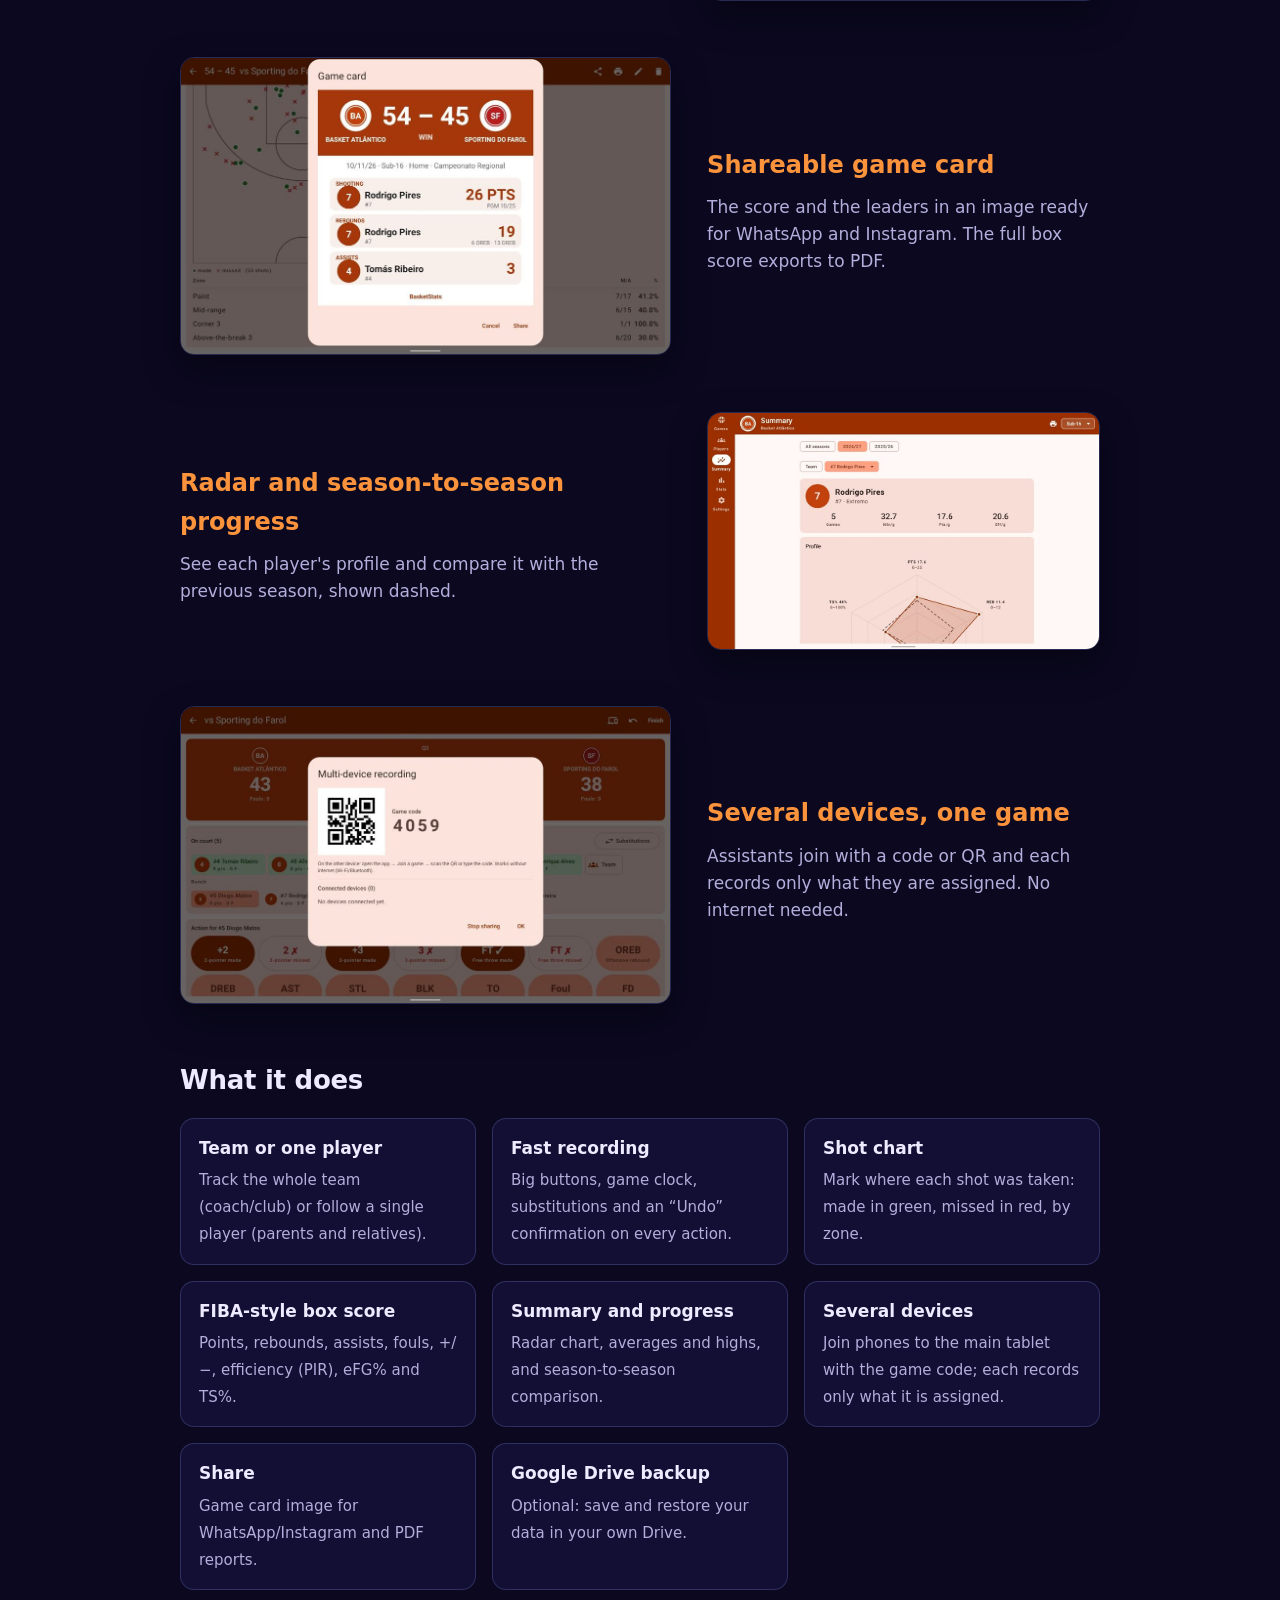
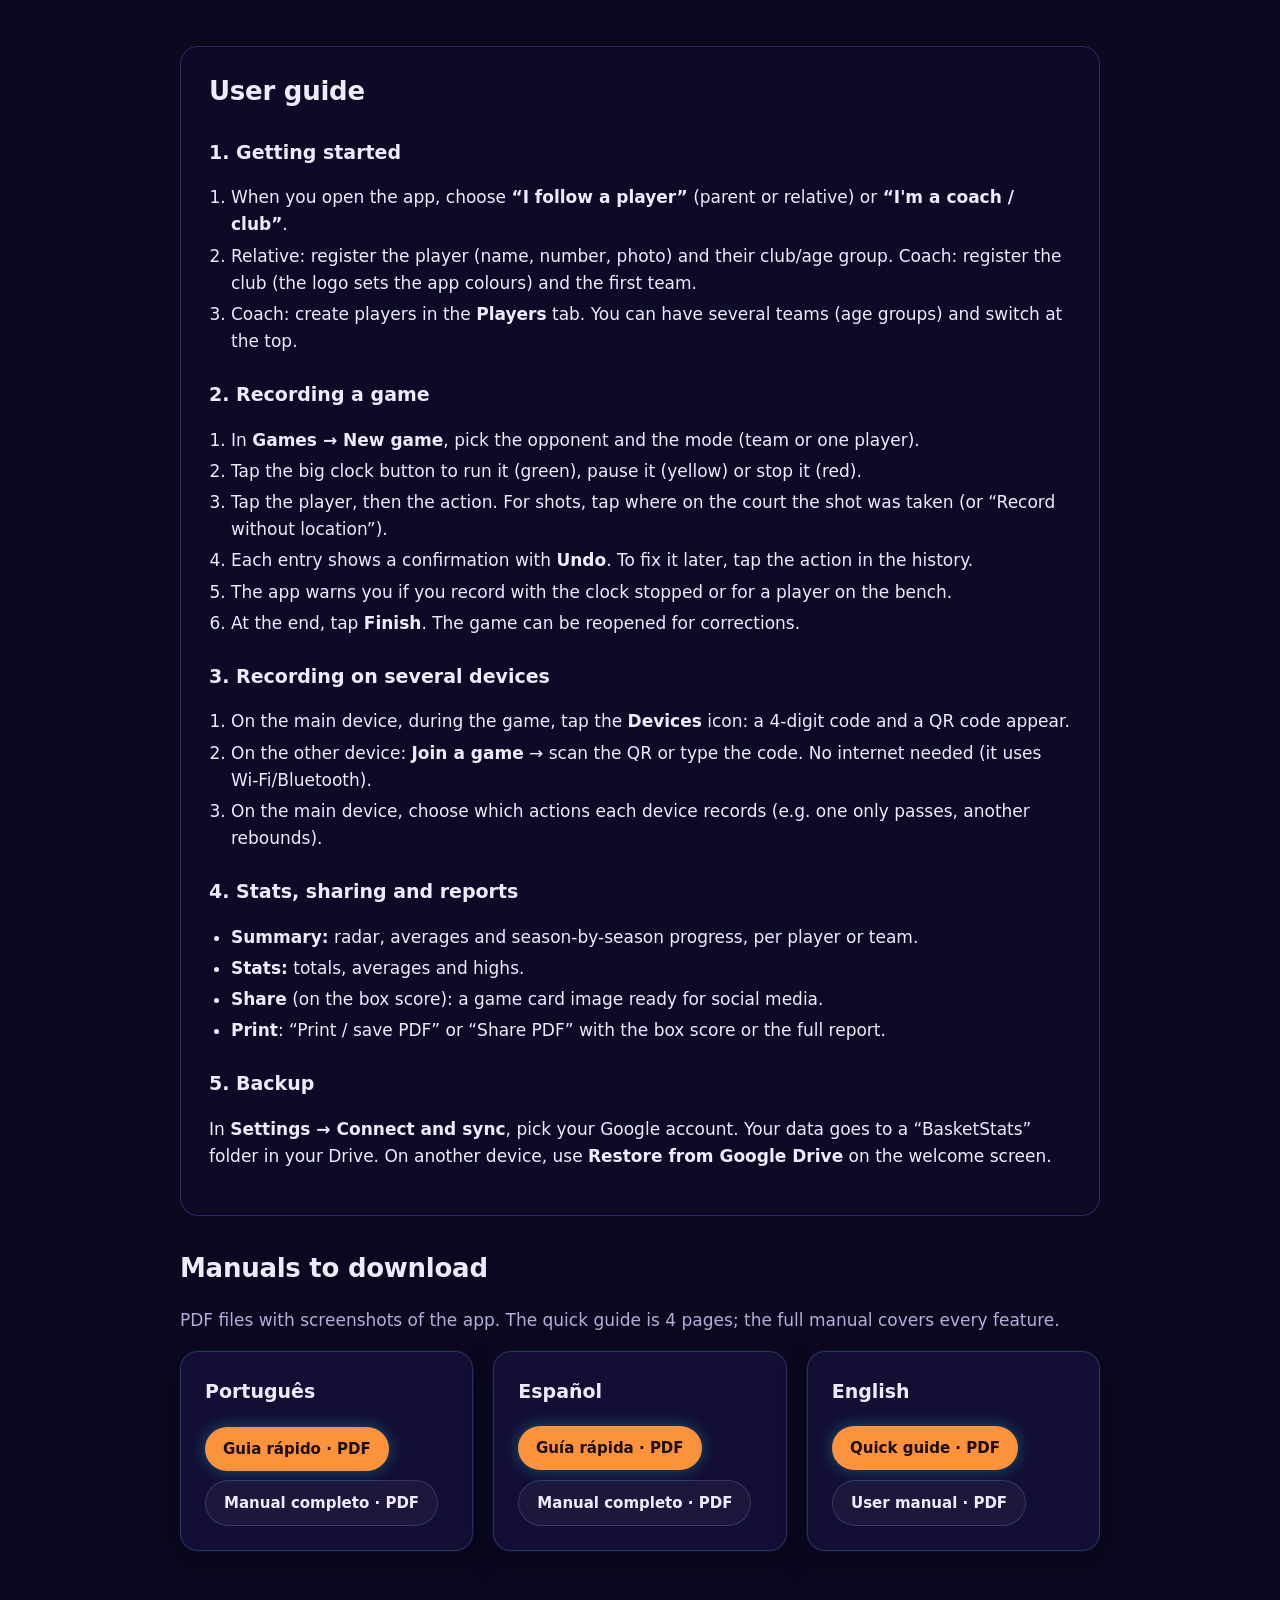
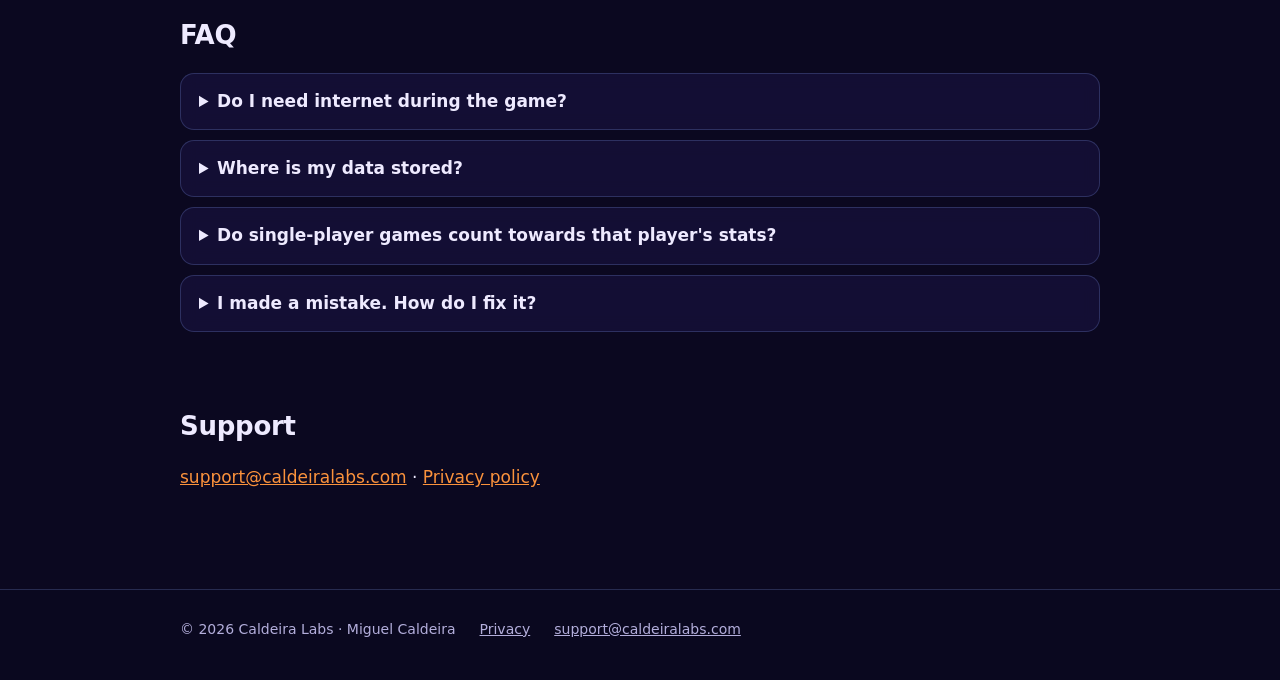
==== commit cad3797f: "Texto em português de Portugal revisto; novo título «A necessidade fez a app.» Co-Authored-By: Claud" ====
--- a/basketstats/index.html
+++ b/basketstats/index.html
@@ -45,38 +45,38 @@
   <section class="showcase">
     <div class="show-row">
       <div class="show-pic"><img data-l="pt" class="" src="/assets/img/bs/pt/08_posicao_lancamento.jpg" alt="Registo rápido, sem perder um lance" width="1000" height="605" loading="lazy"><img data-l="es" class="" src="/assets/img/bs/es/08_posicao_lancamento.jpg" alt="Registro rápido, sin perder una jugada" width="1000" height="605" loading="lazy"><img data-l="en" class="" src="/assets/img/bs/en/08_posicao_lancamento.jpg" alt="Fast recording, without missing a play" width="1000" height="605" loading="lazy"></div>
-      <div class="show-text"><h3 data-l="pt">Registo rápido, sem perder um lance</h3><h3 data-l="es">Registro rápido, sin perder una jugada</h3><h3 data-l="en">Fast recording, without missing a play</h3><p data-l="pt">Toque no jogador e na ação. Nos lançamentos, marque o local no meio campo. Cada registo pode ser anulado logo a seguir.</p><p data-l="es">Toca el jugador y la acción. En los tiros, marca el lugar en la media pista. Cada registro se puede deshacer al momento.</p><p data-l="en">Tap the player and the action. For shots, mark the spot on the half court. Every entry can be undone straight away.</p></div>
+      <div class="show-text"><h3 data-l="pt">Registo rápido, sem perder um lance</h3><h3 data-l="es">Registro rápido, sin perder una jugada</h3><h3 data-l="en">Fast recording, without missing a play</h3><p data-l="pt">Toque no jogador e depois na ação. Nos lançamentos, marque o local no meio-campo. Se se enganar, pode anular o registo logo a seguir.</p><p data-l="es">Toca el jugador y la acción. En los tiros, marca el lugar en la media pista. Cada registro se puede deshacer al momento.</p><p data-l="en">Tap the player and the action. For shots, mark the spot on the half court. Every entry can be undone straight away.</p></div>
     </div>
     <div class="show-row rev">
       <div class="show-pic"><img data-l="pt" class="" src="/assets/img/bs/pt/15_mapa_lancamentos.jpg" alt="Mapa de lançamentos por zonas" width="1000" height="605" loading="lazy"><img data-l="es" class="" src="/assets/img/bs/es/15_mapa_lancamentos.jpg" alt="Mapa de tiro por zonas" width="1000" height="605" loading="lazy"><img data-l="en" class="" src="/assets/img/bs/en/15_mapa_lancamentos.jpg" alt="Shot chart by zone" width="1000" height="605" loading="lazy"></div>
-      <div class="show-text"><h3 data-l="pt">Mapa de lançamentos por zonas</h3><h3 data-l="es">Mapa de tiro por zonas</h3><h3 data-l="en">Shot chart by zone</h3><p data-l="pt">Convertidos a verde, falhados a vermelho e a eficácia no garrafão, meia distância e triplos.</p><p data-l="es">Anotados en verde, fallados en rojo y la eficacia en la zona, media distancia y triples.</p><p data-l="en">Made in green, missed in red, and shooting in the paint, mid-range and from three.</p></div>
+      <div class="show-text"><h3 data-l="pt">Mapa de lançamentos por zonas</h3><h3 data-l="es">Mapa de tiro por zonas</h3><h3 data-l="en">Shot chart by zone</h3><p data-l="pt">Lançamentos convertidos a verde e falhados a vermelho, com a eficácia no garrafão, na meia distância e nos triplos.</p><p data-l="es">Anotados en verde, fallados en rojo y la eficacia en la zona, media distancia y triples.</p><p data-l="en">Made in green, missed in red, and shooting in the paint, mid-range and from three.</p></div>
     </div>
     <div class="show-row">
       <div class="show-pic"><img data-l="pt" class="" src="/assets/img/bs/pt/16_cartao_jogo.jpg" alt="Cartão do jogo para partilhar" width="1000" height="605" loading="lazy"><img data-l="es" class="" src="/assets/img/bs/es/16_cartao_jogo.jpg" alt="Tarjeta del partido para compartir" width="1000" height="605" loading="lazy"><img data-l="en" class="" src="/assets/img/bs/en/16_cartao_jogo.jpg" alt="Shareable game card" width="1000" height="605" loading="lazy"></div>
-      <div class="show-text"><h3 data-l="pt">Cartão do jogo para partilhar</h3><h3 data-l="es">Tarjeta del partido para compartir</h3><h3 data-l="en">Shareable game card</h3><p data-l="pt">O resultado e os destaques numa imagem pronta para o WhatsApp e o Instagram. A ficha completa sai em PDF.</p><p data-l="es">El resultado y los destacados en una imagen lista para WhatsApp e Instagram. El acta completa sale en PDF.</p><p data-l="en">The score and the leaders in an image ready for WhatsApp and Instagram. The full box score exports to PDF.</p></div>
+      <div class="show-text"><h3 data-l="pt">Cartão do jogo para partilhar</h3><h3 data-l="es">Tarjeta del partido para compartir</h3><h3 data-l="en">Shareable game card</h3><p data-l="pt">O resultado e os destaques numa imagem pronta a partilhar no WhatsApp e no Instagram. A ficha completa também pode ser exportada em PDF.</p><p data-l="es">El resultado y los destacados en una imagen lista para WhatsApp e Instagram. El acta completa sale en PDF.</p><p data-l="en">The score and the leaders in an image ready for WhatsApp and Instagram. The full box score exports to PDF.</p></div>
     </div>
     <div class="show-row rev">
       <div class="show-pic"><img data-l="pt" class="" src="/assets/img/bs/pt/20_resumo_jogador.jpg" alt="Radar e evolução entre épocas" width="1000" height="605" loading="lazy"><img data-l="es" class="" src="/assets/img/bs/es/20_resumo_jogador.jpg" alt="Radar y evolución entre temporadas" width="1000" height="605" loading="lazy"><img data-l="en" class="" src="/assets/img/bs/en/20_resumo_jogador.jpg" alt="Radar and season-to-season progress" width="1000" height="605" loading="lazy"></div>
-      <div class="show-text"><h3 data-l="pt">Radar e evolução entre épocas</h3><h3 data-l="es">Radar y evolución entre temporadas</h3><h3 data-l="en">Radar and season-to-season progress</h3><p data-l="pt">Veja o perfil de cada jogador e compare com a época anterior, a tracejado.</p><p data-l="es">Mira el perfil de cada jugador y compáralo con la temporada anterior, en discontinuo.</p><p data-l="en">See each player's profile and compare it with the previous season, shown dashed.</p></div>
+      <div class="show-text"><h3 data-l="pt">Radar e evolução entre épocas</h3><h3 data-l="es">Radar y evolución entre temporadas</h3><h3 data-l="en">Radar and season-to-season progress</h3><p data-l="pt">Veja o perfil de cada jogador e compare-o com o da época anterior, desenhado a tracejado.</p><p data-l="es">Mira el perfil de cada jugador y compáralo con la temporada anterior, en discontinuo.</p><p data-l="en">See each player's profile and compare it with the previous season, shown dashed.</p></div>
     </div>
     <div class="show-row">
       <div class="show-pic"><img data-l="pt" class="" src="/assets/img/bs/pt/11_varios_aparelhos.jpg" alt="Vários aparelhos no mesmo jogo" width="1000" height="605" loading="lazy"><img data-l="es" class="" src="/assets/img/bs/es/11_varios_aparelhos.jpg" alt="Varios dispositivos en el mismo partido" width="1000" height="605" loading="lazy"><img data-l="en" class="" src="/assets/img/bs/en/11_varios_aparelhos.jpg" alt="Several devices, one game" width="1000" height="605" loading="lazy"></div>
-      <div class="show-text"><h3 data-l="pt">Vários aparelhos no mesmo jogo</h3><h3 data-l="es">Varios dispositivos en el mismo partido</h3><h3 data-l="en">Several devices, one game</h3><p data-l="pt">Os adjuntos juntam-se com um código ou QR e cada um regista só o que lhe for atribuído. Sem internet.</p><p data-l="es">Los ayudantes se unen con un código o QR y cada uno registra solo lo que se le asigne. Sin internet.</p><p data-l="en">Assistants join with a code or QR and each records only what they are assigned. No internet needed.</p></div>
+      <div class="show-text"><h3 data-l="pt">Vários aparelhos no mesmo jogo</h3><h3 data-l="es">Varios dispositivos en el mismo partido</h3><h3 data-l="en">Several devices, one game</h3><p data-l="pt">Os adjuntos entram no jogo com um código ou um código QR, e cada um regista apenas o que lhe for atribuído. Não é preciso internet.</p><p data-l="es">Los ayudantes se unen con un código o QR y cada uno registra solo lo que se le asigne. Sin internet.</p><p data-l="en">Assistants join with a code or QR and each records only what they are assigned. No internet needed.</p></div>
     </div>
   </section>
 
   <section>
     <h2><span data-l="pt">O que faz</span><span data-l="es">Qué hace</span><span data-l="en">What it does</span></h2>
     <ul class="features">
-      <li data-l="pt"><b>Equipa ou um jogador</b><span>Registe a equipa toda (treinador/clube) ou siga um só atleta (pais e familiares).</span></li>
+      <li data-l="pt"><b>Equipa ou um jogador</b><span>Registe a equipa inteira, se for treinador ou clube, ou acompanhe apenas um atleta, se for pai, mãe ou familiar.</span></li>
       <li data-l="es"><b>Equipo o un jugador</b><span>Registra todo el equipo (entrenador/club) o sigue a un solo jugador (padres y familiares).</span></li>
       <li data-l="en"><b>Team or one player</b><span>Track the whole team (coach/club) or follow a single player (parents and relatives).</span></li>
 
-      <li data-l="pt"><b>Registo rápido</b><span>Botões grandes, relógio de jogo, substituições e confirmação com «Anular» em cada ação.</span></li>
+      <li data-l="pt"><b>Registo rápido</b><span>Botões grandes, relógio de jogo, substituições e confirmação de cada ação, com a opção «Anular».</span></li>
       <li data-l="es"><b>Registro rápido</b><span>Botones grandes, reloj de partido, cambios y confirmación con «Deshacer» en cada acción.</span></li>
       <li data-l="en"><b>Fast recording</b><span>Big buttons, game clock, substitutions and an “Undo” confirmation on every action.</span></li>
 
-      <li data-l="pt"><b>Mapa de lançamentos</b><span>Marque onde foi cada lançamento: convertidos a verde, falhados a vermelho, por zonas.</span></li>
+      <li data-l="pt"><b>Mapa de lançamentos</b><span>Marque o local de cada lançamento e veja a eficácia por zonas: convertidos a verde, falhados a vermelho.</span></li>
       <li data-l="es"><b>Mapa de tiro</b><span>Marca dónde fue cada tiro: anotados en verde, fallados en rojo, por zonas.</span></li>
       <li data-l="en"><b>Shot chart</b><span>Mark where each shot was taken: made in green, missed in red, by zone.</span></li>
 
@@ -88,15 +88,15 @@
       <li data-l="es"><b>Resumen y evolución</b><span>Gráfico de radar, promedios y máximos, y comparación entre temporadas.</span></li>
       <li data-l="en"><b>Summary and progress</b><span>Radar chart, averages and highs, and season-to-season comparison.</span></li>
 
-      <li data-l="pt"><b>Vários aparelhos</b><span>Junte telemóveis ao tablet principal pelo código do jogo; cada um regista só o que lhe for atribuído.</span></li>
+      <li data-l="pt"><b>Vários aparelhos</b><span>Ligue telemóveis ao tablet principal com o código do jogo; cada aparelho regista apenas o que lhe for atribuído.</span></li>
       <li data-l="es"><b>Varios dispositivos</b><span>Une móviles a la tablet principal con el código del partido; cada uno registra solo lo que se le asigne.</span></li>
       <li data-l="en"><b>Several devices</b><span>Join phones to the main tablet with the game code; each records only what it is assigned.</span></li>
 
-      <li data-l="pt"><b>Partilhar</b><span>Cartão do jogo em imagem para o WhatsApp/Instagram e relatórios em PDF.</span></li>
+      <li data-l="pt"><b>Partilhar</b><span>Cartão do jogo em imagem para o WhatsApp e o Instagram, e relatórios em PDF.</span></li>
       <li data-l="es"><b>Compartir</b><span>Tarjeta del partido en imagen para WhatsApp/Instagram e informes en PDF.</span></li>
       <li data-l="en"><b>Share</b><span>Game card image for WhatsApp/Instagram and PDF reports.</span></li>
 
-      <li data-l="pt"><b>Cópia no Google Drive</b><span>Opcional: guarde e recupere os dados no seu próprio Drive.</span></li>
+      <li data-l="pt"><b>Cópia no Google Drive</b><span>Opcional: guarde os dados no seu próprio Google Drive e recupere-os noutro aparelho.</span></li>
       <li data-l="es"><b>Copia en Google Drive</b><span>Opcional: guarda y recupera los datos en tu propia Drive.</span></li>
       <li data-l="en"><b>Google Drive backup</b><span>Optional: save and restore your data in your own Drive.</span></li>
     </ul>
@@ -111,22 +111,22 @@
       <ol>
         <li>Ao abrir a app, escolha <b>«Sigo um atleta»</b> (pai, mãe ou familiar) ou <b>«Sou treinador / clube»</b>.</li>
         <li>Familiar: registe o atleta (nome, número, foto) e o clube/escalão. Treinador: registe o clube (o logótipo dá as cores à app) e a primeira equipa.</li>
-        <li>Treinador: crie os jogadores no separador <b>Jogadores</b>. Pode ter várias equipas (escalões) e mudar no topo.</li>
+        <li>Treinador: crie os jogadores no separador <b>Jogadores</b>. Pode ter várias equipas (escalões) e mudar de equipa no canto superior direito.</li>
       </ol>
       <h3>2. Registar um jogo</h3>
       <ol>
         <li>Em <b>Jogos → Novo jogo</b>, escolha o adversário e o modo (equipa ou um jogador).</li>
         <li>Toque no botão grande do relógio para o pôr a correr (verde), pausar (amarelo) ou parar (vermelho).</li>
-        <li>Toque no jogador e depois na ação. Nos lançamentos, toque no campo onde foi o lançamento (ou «Registar sem posição»).</li>
+        <li>Toque no jogador e depois na ação. Nos lançamentos, toque no local do lançamento, no meio-campo (ou em «Registar sem posição»).</li>
         <li>Cada registo mostra uma confirmação com <b>Anular</b>. Para corrigir mais tarde, toque na ação no histórico.</li>
         <li>A app avisa se registar com o relógio parado ou para um jogador que está no banco.</li>
         <li>No fim, toque em <b>Terminar</b>. O jogo pode ser reaberto para correções.</li>
       </ol>
       <h3>3. Registo em vários aparelhos</h3>
       <ol>
-        <li>No aparelho principal, durante o jogo, toque no ícone <b>Aparelhos</b>: aparece um código de 4 dígitos e um QR.</li>
-        <li>No outro aparelho: <b>Entrar num jogo</b> → leia o QR ou escreva o código. Não precisa de internet (usa Wi‑Fi/Bluetooth).</li>
-        <li>No principal, escolha que ações cada aparelho regista (ex.: um só os passes, outro os ressaltos).</li>
+        <li>No aparelho principal, durante o jogo, toque no ícone <b>Aparelhos</b>: aparecem um código de 4 dígitos e um código QR.</li>
+        <li>No outro aparelho, toque em <b>Entrar num jogo</b> e leia o código QR ou escreva o código. Não precisa de internet (usa Wi‑Fi/Bluetooth).</li>
+        <li>No principal, escolha que ações cada aparelho regista (por exemplo, um regista os passes e outro os ressaltos).</li>
       </ol>
       <h3>4. Estatísticas, partilha e relatórios</h3>
       <ul>
@@ -261,7 +261,7 @@
   </section>
 
   <section>
-    <h2><span data-l="pt">Suporte</span><span data-l="es">Soporte</span><span data-l="en">Support</span></h2>
+    <h2><span data-l="pt">Apoio</span><span data-l="es">Soporte</span><span data-l="en">Support</span></h2>
     <p><a href="mailto:support@caldeiralabs.com">support@caldeiralabs.com</a> · <a href="/basketstats/privacy/"><span data-l="pt">Política de privacidade</span><span data-l="es">Política de privacidad</span><span data-l="en">Privacy policy</span></a></p>
   </section>
 </main>
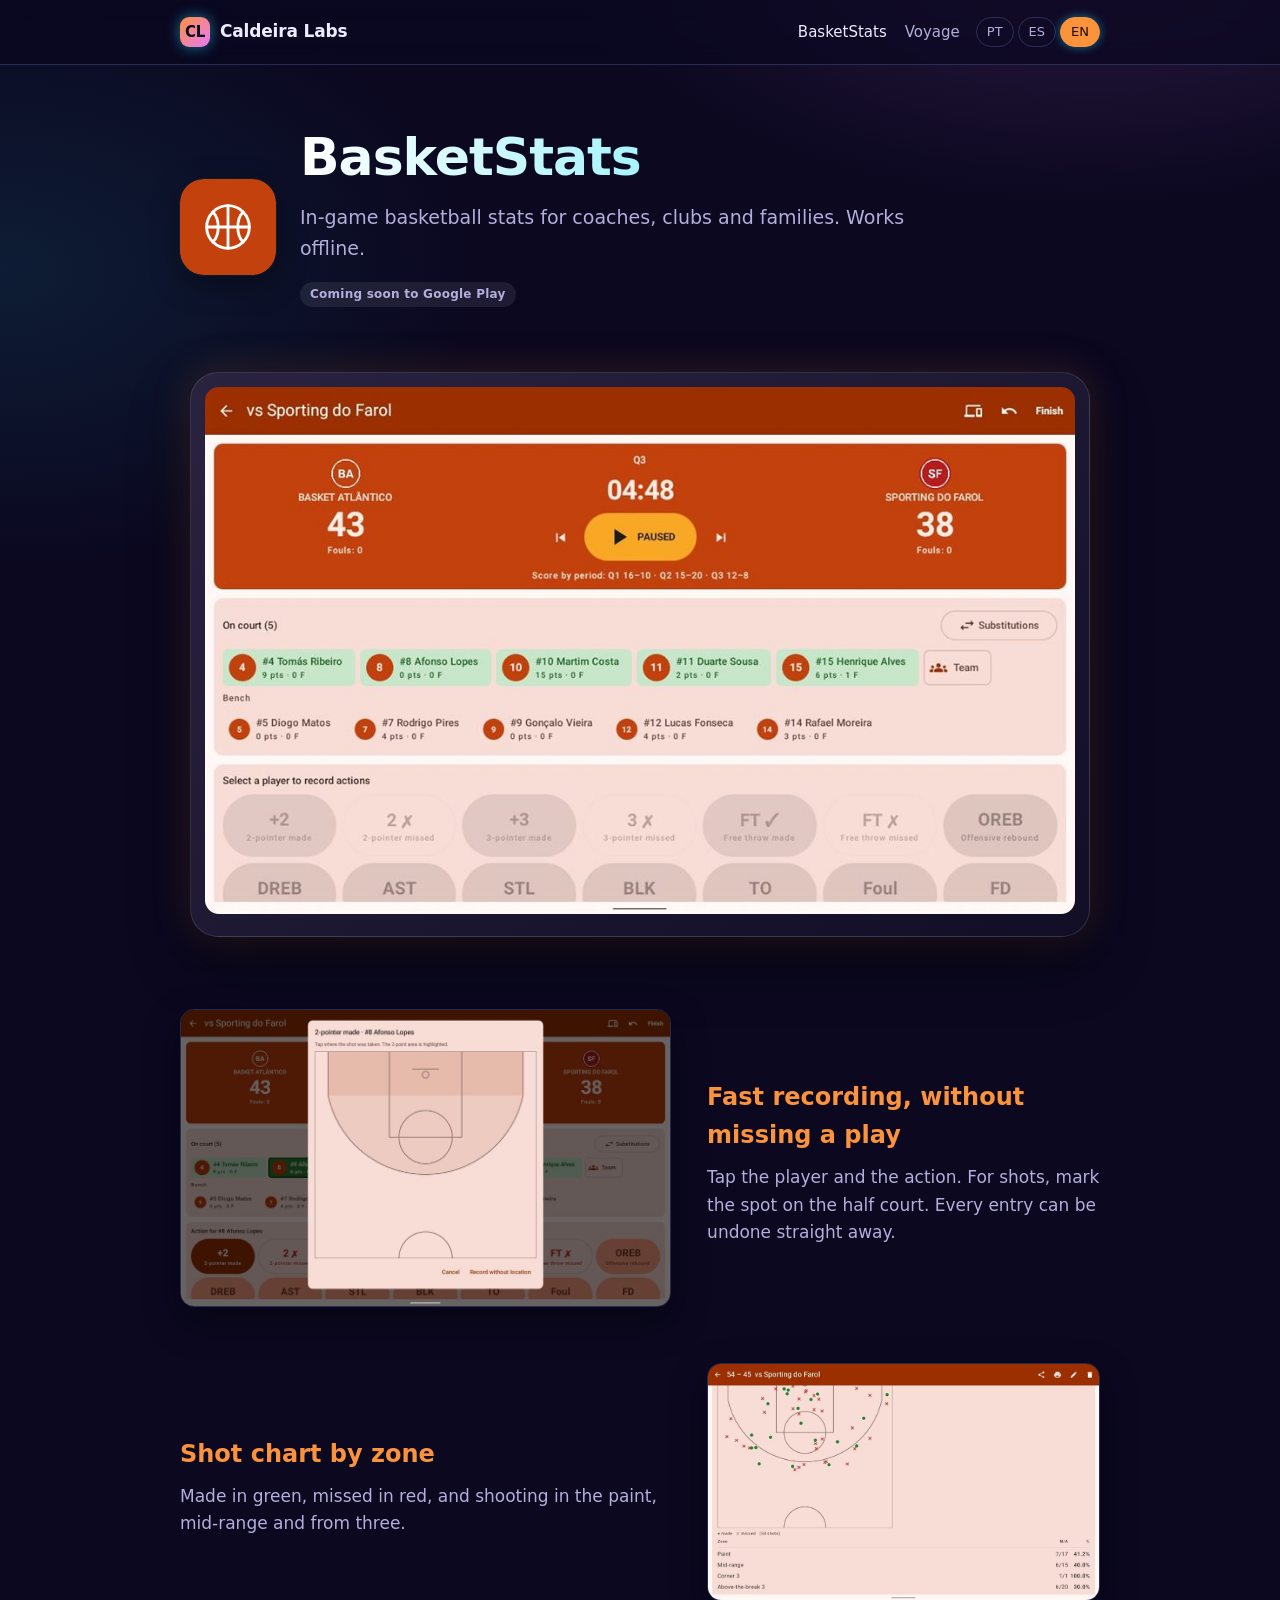
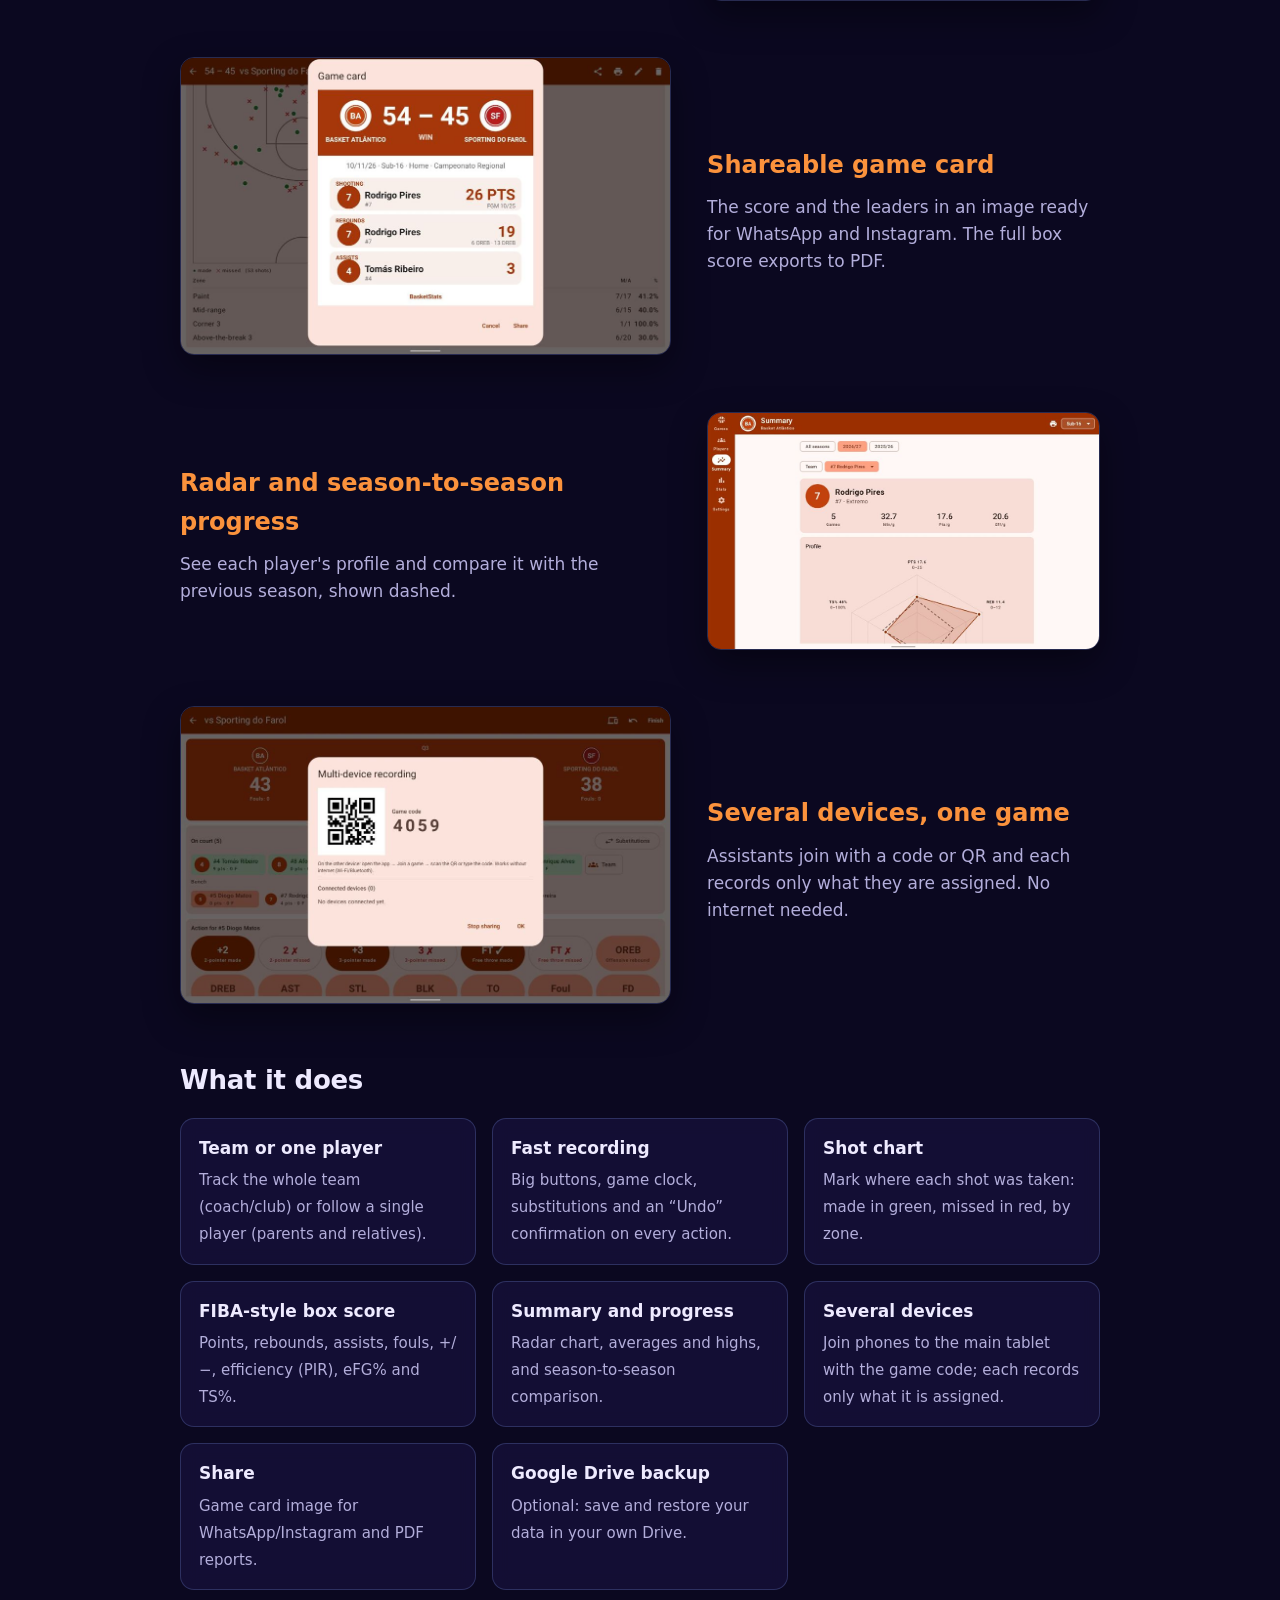
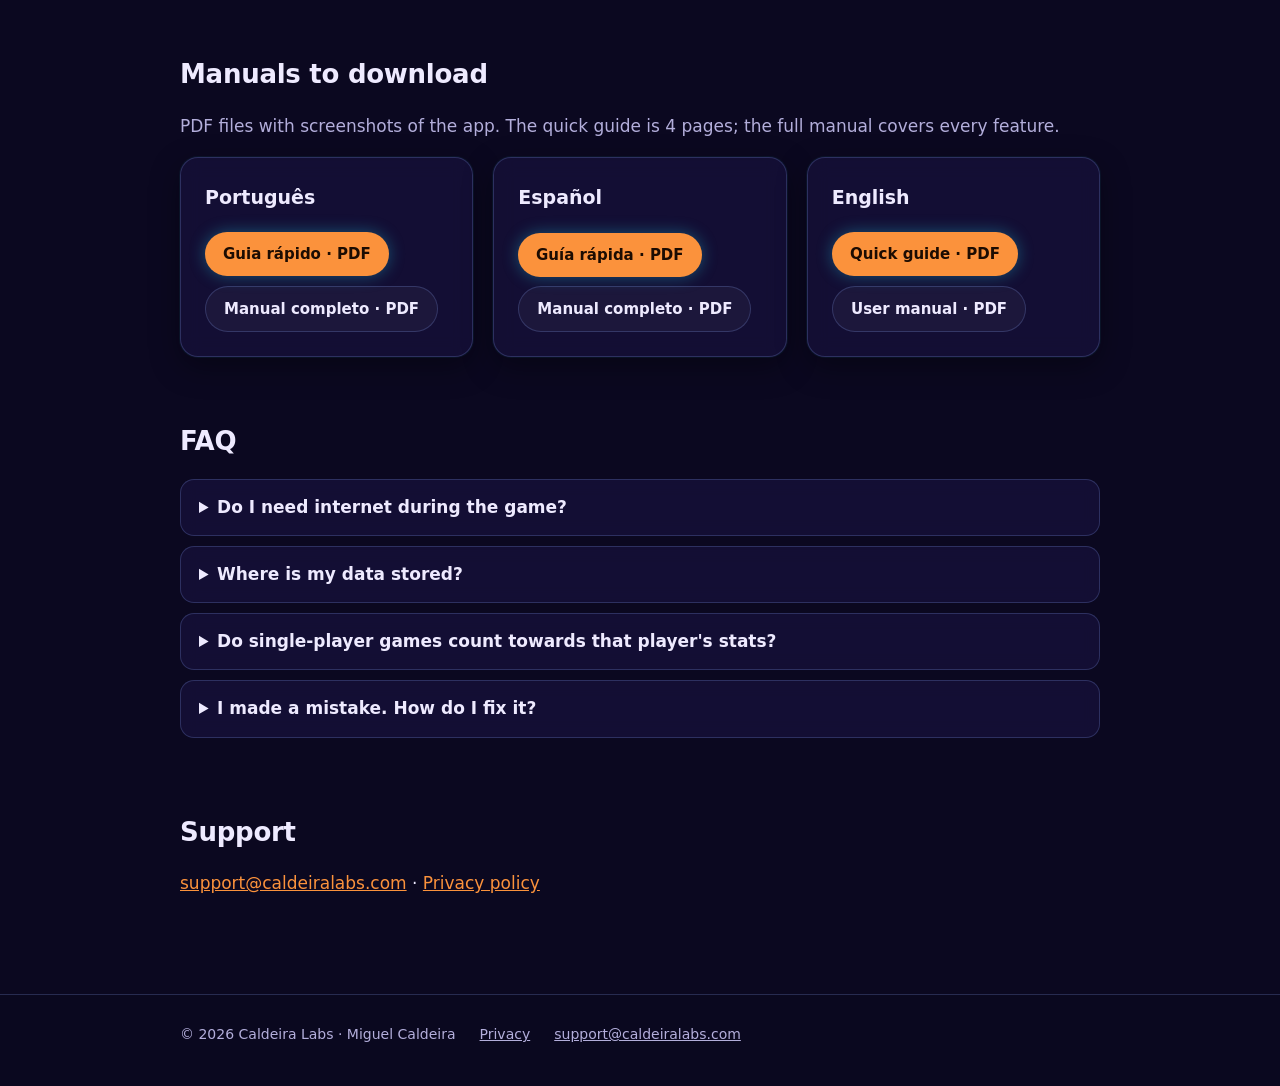
==== commit 9f17b5b9: "BasketStats: remove o guia de utilização da página (substituído pelos manuais em PDF) Co-Authored-By" ====
--- a/basketstats/index.html
+++ b/basketstats/index.html
@@ -102,110 +102,6 @@
     </ul>
   </section>
 
-  <!-- ======================= GUIA ======================= -->
-  <section class="guide" id="guia">
-    <h2><span data-l="pt">Guia de utilização</span><span data-l="es">Guía de uso</span><span data-l="en">User guide</span></h2>
-
-    <div data-l="pt">
-      <h3>1. Primeiros passos</h3>
-      <ol>
-        <li>Ao abrir a app, escolha <b>«Sigo um atleta»</b> (pai, mãe ou familiar) ou <b>«Sou treinador / clube»</b>.</li>
-        <li>Familiar: registe o atleta (nome, número, foto) e o clube/escalão. Treinador: registe o clube (o logótipo dá as cores à app) e a primeira equipa.</li>
-        <li>Treinador: crie os jogadores no separador <b>Jogadores</b>. Pode ter várias equipas (escalões) e mudar de equipa no canto superior direito.</li>
-      </ol>
-      <h3>2. Registar um jogo</h3>
-      <ol>
-        <li>Em <b>Jogos → Novo jogo</b>, escolha o adversário e o modo (equipa ou um jogador).</li>
-        <li>Toque no botão grande do relógio para o pôr a correr (verde), pausar (amarelo) ou parar (vermelho).</li>
-        <li>Toque no jogador e depois na ação. Nos lançamentos, toque no local do lançamento, no meio-campo (ou em «Registar sem posição»).</li>
-        <li>Cada registo mostra uma confirmação com <b>Anular</b>. Para corrigir mais tarde, toque na ação no histórico.</li>
-        <li>A app avisa se registar com o relógio parado ou para um jogador que está no banco.</li>
-        <li>No fim, toque em <b>Terminar</b>. O jogo pode ser reaberto para correções.</li>
-      </ol>
-      <h3>3. Registo em vários aparelhos</h3>
-      <ol>
-        <li>No aparelho principal, durante o jogo, toque no ícone <b>Aparelhos</b>: aparecem um código de 4 dígitos e um código QR.</li>
-        <li>No outro aparelho, toque em <b>Entrar num jogo</b> e leia o código QR ou escreva o código. Não precisa de internet (usa Wi‑Fi/Bluetooth).</li>
-        <li>No principal, escolha que ações cada aparelho regista (por exemplo, um regista os passes e outro os ressaltos).</li>
-      </ol>
-      <h3>4. Estatísticas, partilha e relatórios</h3>
-      <ul>
-        <li><b>Resumo:</b> radar, médias e evolução por época, por jogador ou equipa.</li>
-        <li><b>Estatísticas:</b> totais, médias e máximos.</li>
-        <li><b>Partilhar</b> (na ficha do jogo): cartão em imagem pronto para as redes sociais.</li>
-        <li><b>Imprimir</b>: «Imprimir / guardar PDF» ou «Partilhar PDF» com a ficha ou o relatório completo.</li>
-      </ul>
-      <h3>5. Cópia de segurança</h3>
-      <p>Em <b>Definições → Ligar e sincronizar</b>, escolha a sua conta Google. Os dados ficam numa pasta «BasketStats» no seu Drive. Noutro aparelho, use <b>Recuperar do Google Drive</b> no ecrã inicial.</p>
-    </div>
-
-    <div data-l="es">
-      <h3>1. Primeros pasos</h3>
-      <ol>
-        <li>Al abrir la app, elige <b>«Sigo a un jugador»</b> (padre, madre o familiar) o <b>«Soy entrenador / club»</b>.</li>
-        <li>Familiar: registra al jugador (nombre, dorsal, foto) y su club/categoría. Entrenador: registra el club (el escudo da los colores a la app) y el primer equipo.</li>
-        <li>Entrenador: crea los jugadores en la pestaña <b>Jugadores</b>. Puedes tener varios equipos (categorías) y cambiar arriba.</li>
-      </ol>
-      <h3>2. Registrar un partido</h3>
-      <ol>
-        <li>En <b>Partidos → Nuevo partido</b>, elige el rival y el modo (equipo o un jugador).</li>
-        <li>Toca el botón grande del reloj para ponerlo en marcha (verde), pausarlo (amarillo) o pararlo (rojo).</li>
-        <li>Toca el jugador y luego la acción. En los tiros, toca en la pista dónde fue el tiro (o «Registrar sin posición»).</li>
-        <li>Cada registro muestra una confirmación con <b>Deshacer</b>. Para corregir más tarde, toca la acción en el historial.</li>
-        <li>La app avisa si registras con el reloj parado o para un jugador que está en el banquillo.</li>
-        <li>Al final, toca <b>Finalizar</b>. El partido se puede reabrir para corregirlo.</li>
-      </ol>
-      <h3>3. Registro en varios dispositivos</h3>
-      <ol>
-        <li>En el dispositivo principal, durante el partido, toca el icono <b>Dispositivos</b>: aparece un código de 4 dígitos y un QR.</li>
-        <li>En el otro dispositivo: <b>Unirse a un partido</b> → lee el QR o escribe el código. No necesita internet (usa Wi‑Fi/Bluetooth).</li>
-        <li>En el principal, elige qué acciones registra cada dispositivo (p. ej., uno solo los pases, otro los rebotes).</li>
-      </ol>
-      <h3>4. Estadísticas, compartir e informes</h3>
-      <ul>
-        <li><b>Resumen:</b> radar, promedios y evolución por temporada, por jugador o equipo.</li>
-        <li><b>Estadísticas:</b> totales, promedios y máximos.</li>
-        <li><b>Compartir</b> (en el acta del partido): tarjeta en imagen lista para redes sociales.</li>
-        <li><b>Imprimir</b>: «Imprimir / guardar PDF» o «Compartir PDF» con el acta o el informe completo.</li>
-      </ul>
-      <h3>5. Copia de seguridad</h3>
-      <p>En <b>Ajustes → Conectar y sincronizar</b>, elige tu cuenta de Google. Los datos quedan en una carpeta «BasketStats» en tu Drive. En otro dispositivo, usa <b>Recuperar de Google Drive</b> en la pantalla inicial.</p>
-    </div>
-
-    <div data-l="en">
-      <h3>1. Getting started</h3>
-      <ol>
-        <li>When you open the app, choose <b>“I follow a player”</b> (parent or relative) or <b>“I'm a coach / club”</b>.</li>
-        <li>Relative: register the player (name, number, photo) and their club/age group. Coach: register the club (the logo sets the app colours) and the first team.</li>
-        <li>Coach: create players in the <b>Players</b> tab. You can have several teams (age groups) and switch at the top.</li>
-      </ol>
-      <h3>2. Recording a game</h3>
-      <ol>
-        <li>In <b>Games → New game</b>, pick the opponent and the mode (team or one player).</li>
-        <li>Tap the big clock button to run it (green), pause it (yellow) or stop it (red).</li>
-        <li>Tap the player, then the action. For shots, tap where on the court the shot was taken (or “Record without location”).</li>
-        <li>Each entry shows a confirmation with <b>Undo</b>. To fix it later, tap the action in the history.</li>
-        <li>The app warns you if you record with the clock stopped or for a player on the bench.</li>
-        <li>At the end, tap <b>Finish</b>. The game can be reopened for corrections.</li>
-      </ol>
-      <h3>3. Recording on several devices</h3>
-      <ol>
-        <li>On the main device, during the game, tap the <b>Devices</b> icon: a 4-digit code and a QR code appear.</li>
-        <li>On the other device: <b>Join a game</b> → scan the QR or type the code. No internet needed (it uses Wi‑Fi/Bluetooth).</li>
-        <li>On the main device, choose which actions each device records (e.g. one only passes, another rebounds).</li>
-      </ol>
-      <h3>4. Stats, sharing and reports</h3>
-      <ul>
-        <li><b>Summary:</b> radar, averages and season-by-season progress, per player or team.</li>
-        <li><b>Stats:</b> totals, averages and highs.</li>
-        <li><b>Share</b> (on the box score): a game card image ready for social media.</li>
-        <li><b>Print</b>: “Print / save PDF” or “Share PDF” with the box score or the full report.</li>
-      </ul>
-      <h3>5. Backup</h3>
-      <p>In <b>Settings → Connect and sync</b>, pick your Google account. Your data goes to a “BasketStats” folder in your Drive. On another device, use <b>Restore from Google Drive</b> on the welcome screen.</p>
-    </div>
-  </section>
-
   <!-- ======================= MANUAIS ======================= -->
   <section id="manuais">
     <h2><span data-l="pt">Manuais para descarregar</span><span data-l="es">Manuales para descargar</span><span data-l="en">Manuals to download</span></h2>
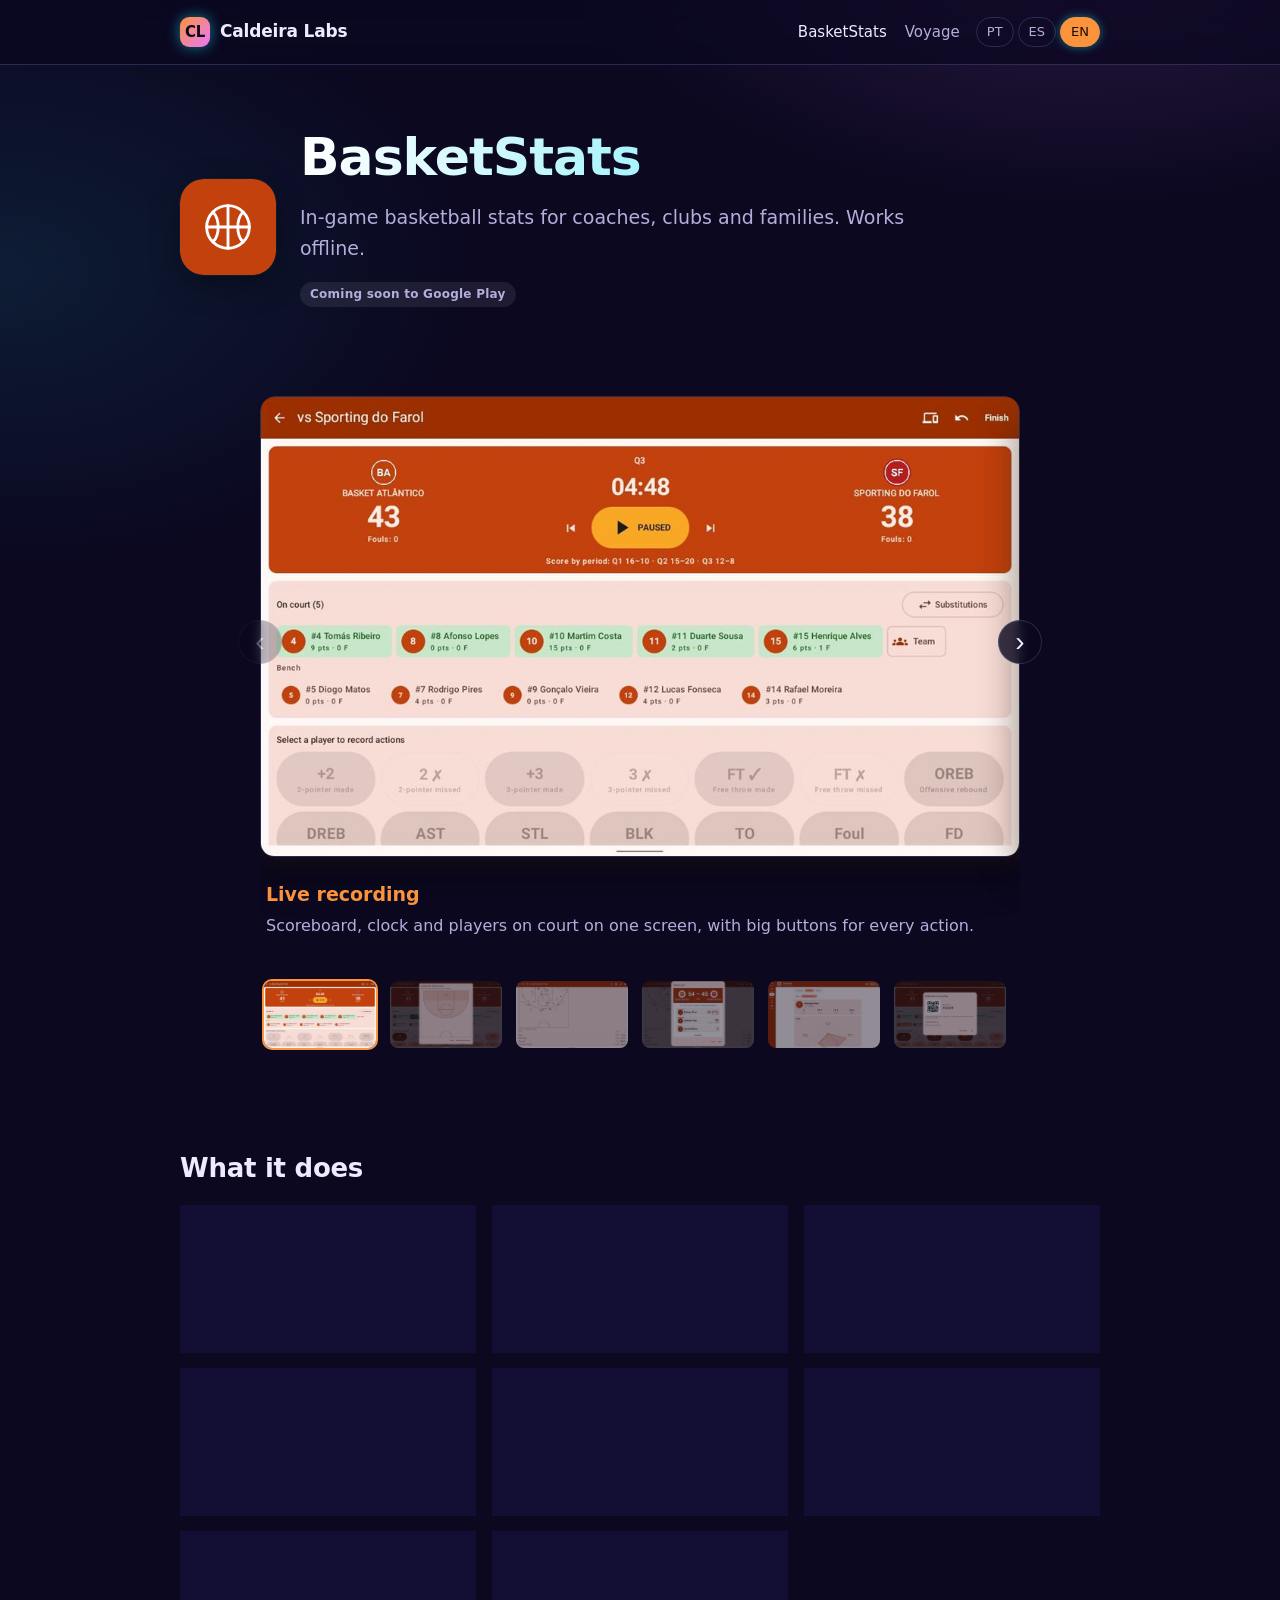
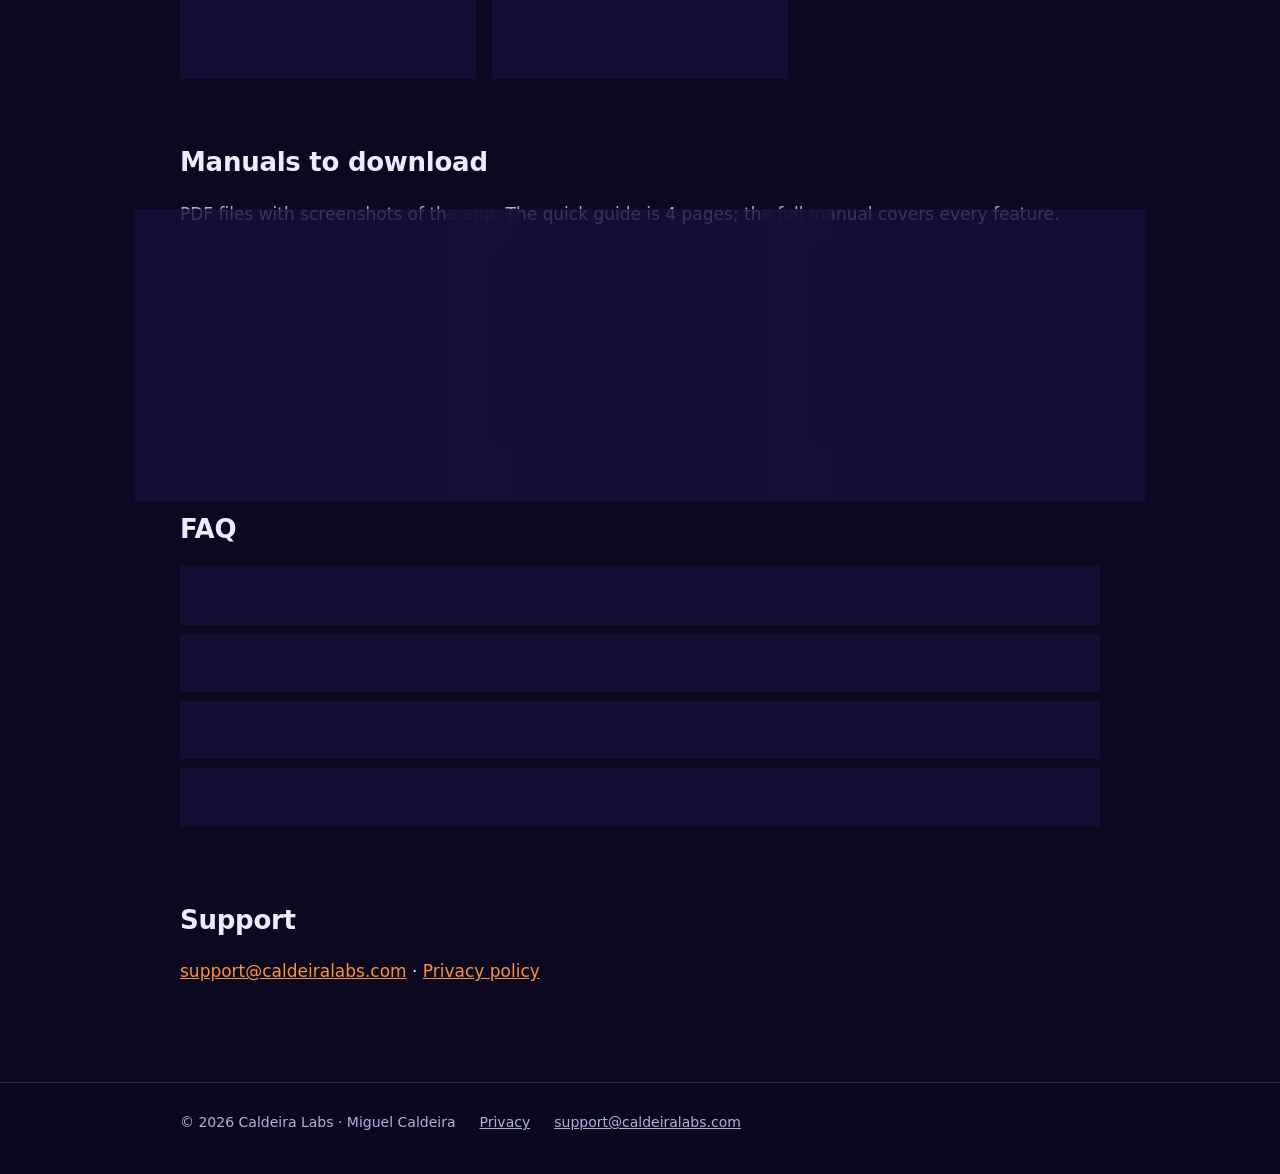
==== commit 4ff72f24: "BasketStats: carrossel de capturas com miniaturas e legenda (substitui a imagem grande e os destaque" ====
--- a/basketstats/index.html
+++ b/basketstats/index.html
@@ -9,6 +9,7 @@
   <link rel="stylesheet" href="/assets/style.css">
   <style>:root { --accent: var(--basket); --accent-ink: #1c0c02; }</style>
   <script src="/assets/lang.js"></script>
+  <script src="/assets/carousel.js"></script>
 </head>
 <body>
 <header class="top">
@@ -40,28 +41,44 @@
     </div>
   </div>
 
-  <figure class="device"><img data-l="pt" class="" src="/assets/img/bs/pt/06_ao_vivo.jpg" alt="Ecrã de registo de um jogo ao vivo" width="1000" height="605" loading="lazy"><img data-l="es" class="" src="/assets/img/bs/es/06_ao_vivo.jpg" alt="Pantalla de registro de un partido en directo" width="1000" height="605" loading="lazy"><img data-l="en" class="" src="/assets/img/bs/en/06_ao_vivo.jpg" alt="Live game recording screen" width="1000" height="605" loading="lazy"></figure>
-
-  <section class="showcase">
-    <div class="show-row">
-      <div class="show-pic"><img data-l="pt" class="" src="/assets/img/bs/pt/08_posicao_lancamento.jpg" alt="Registo rápido, sem perder um lance" width="1000" height="605" loading="lazy"><img data-l="es" class="" src="/assets/img/bs/es/08_posicao_lancamento.jpg" alt="Registro rápido, sin perder una jugada" width="1000" height="605" loading="lazy"><img data-l="en" class="" src="/assets/img/bs/en/08_posicao_lancamento.jpg" alt="Fast recording, without missing a play" width="1000" height="605" loading="lazy"></div>
-      <div class="show-text"><h3 data-l="pt">Registo rápido, sem perder um lance</h3><h3 data-l="es">Registro rápido, sin perder una jugada</h3><h3 data-l="en">Fast recording, without missing a play</h3><p data-l="pt">Toque no jogador e depois na ação. Nos lançamentos, marque o local no meio-campo. Se se enganar, pode anular o registo logo a seguir.</p><p data-l="es">Toca el jugador y la acción. En los tiros, marca el lugar en la media pista. Cada registro se puede deshacer al momento.</p><p data-l="en">Tap the player and the action. For shots, mark the spot on the half court. Every entry can be undone straight away.</p></div>
+  <section class="carousel" aria-label="BasketStats">
+    <div class="car-stage">
+      <button class="car-prev" type="button" aria-label="Anterior / Anterior / Previous">‹</button>
+      <div class="car-track" tabindex="0">
+        <figure class="slide">
+          <img data-l="pt" src="/assets/img/bs/pt/06_ao_vivo.jpg" alt="Registo ao vivo" width="1000" height="605"><img data-l="es" src="/assets/img/bs/es/06_ao_vivo.jpg" alt="Registro en directo" width="1000" height="605"><img data-l="en" src="/assets/img/bs/en/06_ao_vivo.jpg" alt="Live recording" width="1000" height="605">
+          <figcaption><span data-l="pt"><b>Registo ao vivo</b> Marcador, relógio e jogadores em campo num só ecrã, com botões grandes para cada ação.</span><span data-l="es"><b>Registro en directo</b> Marcador, reloj y jugadores en pista en una sola pantalla, con botones grandes para cada acción.</span><span data-l="en"><b>Live recording</b> Scoreboard, clock and players on court on one screen, with big buttons for every action.</span></figcaption>
+        </figure>
+        <figure class="slide">
+          <img data-l="pt" src="/assets/img/bs/pt/08_posicao_lancamento.jpg" alt="Registo rápido, sem perder um lance" width="1000" height="605" loading="lazy"><img data-l="es" src="/assets/img/bs/es/08_posicao_lancamento.jpg" alt="Registro rápido, sin perder una jugada" width="1000" height="605" loading="lazy"><img data-l="en" src="/assets/img/bs/en/08_posicao_lancamento.jpg" alt="Fast recording, without missing a play" width="1000" height="605" loading="lazy">
+          <figcaption><span data-l="pt"><b>Registo rápido, sem perder um lance</b> Toque no jogador e depois na ação. Nos lançamentos, marque o local no meio-campo. Se se enganar, pode anular o registo logo a seguir.</span><span data-l="es"><b>Registro rápido, sin perder una jugada</b> Toca el jugador y luego la acción. En los tiros, marca el lugar en la media pista. Si te equivocas, puedes deshacer el registro al momento.</span><span data-l="en"><b>Fast recording, without missing a play</b> Tap the player, then the action. For shots, mark the spot on the half court. If you make a mistake, undo it straight away.</span></figcaption>
+        </figure>
+        <figure class="slide">
+          <img data-l="pt" src="/assets/img/bs/pt/15_mapa_lancamentos.jpg" alt="Mapa de lançamentos por zonas" width="1000" height="605" loading="lazy"><img data-l="es" src="/assets/img/bs/es/15_mapa_lancamentos.jpg" alt="Mapa de tiro por zonas" width="1000" height="605" loading="lazy"><img data-l="en" src="/assets/img/bs/en/15_mapa_lancamentos.jpg" alt="Shot chart by zone" width="1000" height="605" loading="lazy">
+          <figcaption><span data-l="pt"><b>Mapa de lançamentos por zonas</b> Lançamentos convertidos a verde e falhados a vermelho, com a eficácia no garrafão, na meia distância e nos triplos.</span><span data-l="es"><b>Mapa de tiro por zonas</b> Tiros anotados en verde y fallados en rojo, con la eficacia en la zona, en media distancia y en triples.</span><span data-l="en"><b>Shot chart by zone</b> Made shots in green and missed in red, with shooting in the paint, mid-range and from three.</span></figcaption>
+        </figure>
+        <figure class="slide">
+          <img data-l="pt" src="/assets/img/bs/pt/16_cartao_jogo.jpg" alt="Cartão do jogo para partilhar" width="1000" height="605" loading="lazy"><img data-l="es" src="/assets/img/bs/es/16_cartao_jogo.jpg" alt="Tarjeta del partido para compartir" width="1000" height="605" loading="lazy"><img data-l="en" src="/assets/img/bs/en/16_cartao_jogo.jpg" alt="Shareable game card" width="1000" height="605" loading="lazy">
+          <figcaption><span data-l="pt"><b>Cartão do jogo para partilhar</b> O resultado e os destaques numa imagem pronta a partilhar no WhatsApp e no Instagram. A ficha completa também pode ser exportada em PDF.</span><span data-l="es"><b>Tarjeta del partido para compartir</b> El resultado y los destacados en una imagen lista para compartir en WhatsApp e Instagram. El acta completa también se exporta en PDF.</span><span data-l="en"><b>Shareable game card</b> The score and the leaders in an image ready to share on WhatsApp and Instagram. The full box score also exports to PDF.</span></figcaption>
+        </figure>
+        <figure class="slide">
+          <img data-l="pt" src="/assets/img/bs/pt/20_resumo_jogador.jpg" alt="Radar e evolução entre épocas" width="1000" height="605" loading="lazy"><img data-l="es" src="/assets/img/bs/es/20_resumo_jogador.jpg" alt="Radar y evolución entre temporadas" width="1000" height="605" loading="lazy"><img data-l="en" src="/assets/img/bs/en/20_resumo_jogador.jpg" alt="Radar and season-to-season progress" width="1000" height="605" loading="lazy">
+          <figcaption><span data-l="pt"><b>Radar e evolução entre épocas</b> Veja o perfil de cada jogador e compare-o com o da época anterior, desenhado a tracejado.</span><span data-l="es"><b>Radar y evolución entre temporadas</b> Mira el perfil de cada jugador y compáralo con el de la temporada anterior, en discontinuo.</span><span data-l="en"><b>Radar and season-to-season progress</b> See each player's profile and compare it with the previous season, shown dashed.</span></figcaption>
+        </figure>
+        <figure class="slide">
+          <img data-l="pt" src="/assets/img/bs/pt/11_varios_aparelhos.jpg" alt="Vários aparelhos no mesmo jogo" width="1000" height="605" loading="lazy"><img data-l="es" src="/assets/img/bs/es/11_varios_aparelhos.jpg" alt="Varios dispositivos en el mismo partido" width="1000" height="605" loading="lazy"><img data-l="en" src="/assets/img/bs/en/11_varios_aparelhos.jpg" alt="Several devices, one game" width="1000" height="605" loading="lazy">
+          <figcaption><span data-l="pt"><b>Vários aparelhos no mesmo jogo</b> Os adjuntos entram no jogo com um código ou um código QR, e cada um regista apenas o que lhe for atribuído. Não é preciso internet.</span><span data-l="es"><b>Varios dispositivos en el mismo partido</b> Los ayudantes se unen con un código o un código QR, y cada uno registra solo lo que se le asigne. No hace falta internet.</span><span data-l="en"><b>Several devices, one game</b> Assistants join with a code or a QR code, and each records only what they are assigned. No internet needed.</span></figcaption>
+        </figure>
+      </div>
+      <button class="car-next" type="button" aria-label="Seguinte / Siguiente / Next">›</button>
     </div>
-    <div class="show-row rev">
-      <div class="show-pic"><img data-l="pt" class="" src="/assets/img/bs/pt/15_mapa_lancamentos.jpg" alt="Mapa de lançamentos por zonas" width="1000" height="605" loading="lazy"><img data-l="es" class="" src="/assets/img/bs/es/15_mapa_lancamentos.jpg" alt="Mapa de tiro por zonas" width="1000" height="605" loading="lazy"><img data-l="en" class="" src="/assets/img/bs/en/15_mapa_lancamentos.jpg" alt="Shot chart by zone" width="1000" height="605" loading="lazy"></div>
-      <div class="show-text"><h3 data-l="pt">Mapa de lançamentos por zonas</h3><h3 data-l="es">Mapa de tiro por zonas</h3><h3 data-l="en">Shot chart by zone</h3><p data-l="pt">Lançamentos convertidos a verde e falhados a vermelho, com a eficácia no garrafão, na meia distância e nos triplos.</p><p data-l="es">Anotados en verde, fallados en rojo y la eficacia en la zona, media distancia y triples.</p><p data-l="en">Made in green, missed in red, and shooting in the paint, mid-range and from three.</p></div>
-    </div>
-    <div class="show-row">
-      <div class="show-pic"><img data-l="pt" class="" src="/assets/img/bs/pt/16_cartao_jogo.jpg" alt="Cartão do jogo para partilhar" width="1000" height="605" loading="lazy"><img data-l="es" class="" src="/assets/img/bs/es/16_cartao_jogo.jpg" alt="Tarjeta del partido para compartir" width="1000" height="605" loading="lazy"><img data-l="en" class="" src="/assets/img/bs/en/16_cartao_jogo.jpg" alt="Shareable game card" width="1000" height="605" loading="lazy"></div>
-      <div class="show-text"><h3 data-l="pt">Cartão do jogo para partilhar</h3><h3 data-l="es">Tarjeta del partido para compartir</h3><h3 data-l="en">Shareable game card</h3><p data-l="pt">O resultado e os destaques numa imagem pronta a partilhar no WhatsApp e no Instagram. A ficha completa também pode ser exportada em PDF.</p><p data-l="es">El resultado y los destacados en una imagen lista para WhatsApp e Instagram. El acta completa sale en PDF.</p><p data-l="en">The score and the leaders in an image ready for WhatsApp and Instagram. The full box score exports to PDF.</p></div>
-    </div>
-    <div class="show-row rev">
-      <div class="show-pic"><img data-l="pt" class="" src="/assets/img/bs/pt/20_resumo_jogador.jpg" alt="Radar e evolução entre épocas" width="1000" height="605" loading="lazy"><img data-l="es" class="" src="/assets/img/bs/es/20_resumo_jogador.jpg" alt="Radar y evolución entre temporadas" width="1000" height="605" loading="lazy"><img data-l="en" class="" src="/assets/img/bs/en/20_resumo_jogador.jpg" alt="Radar and season-to-season progress" width="1000" height="605" loading="lazy"></div>
-      <div class="show-text"><h3 data-l="pt">Radar e evolução entre épocas</h3><h3 data-l="es">Radar y evolución entre temporadas</h3><h3 data-l="en">Radar and season-to-season progress</h3><p data-l="pt">Veja o perfil de cada jogador e compare-o com o da época anterior, desenhado a tracejado.</p><p data-l="es">Mira el perfil de cada jugador y compáralo con la temporada anterior, en discontinuo.</p><p data-l="en">See each player's profile and compare it with the previous season, shown dashed.</p></div>
-    </div>
-    <div class="show-row">
-      <div class="show-pic"><img data-l="pt" class="" src="/assets/img/bs/pt/11_varios_aparelhos.jpg" alt="Vários aparelhos no mesmo jogo" width="1000" height="605" loading="lazy"><img data-l="es" class="" src="/assets/img/bs/es/11_varios_aparelhos.jpg" alt="Varios dispositivos en el mismo partido" width="1000" height="605" loading="lazy"><img data-l="en" class="" src="/assets/img/bs/en/11_varios_aparelhos.jpg" alt="Several devices, one game" width="1000" height="605" loading="lazy"></div>
-      <div class="show-text"><h3 data-l="pt">Vários aparelhos no mesmo jogo</h3><h3 data-l="es">Varios dispositivos en el mismo partido</h3><h3 data-l="en">Several devices, one game</h3><p data-l="pt">Os adjuntos entram no jogo com um código ou um código QR, e cada um regista apenas o que lhe for atribuído. Não é preciso internet.</p><p data-l="es">Los ayudantes se unen con un código o QR y cada uno registra solo lo que se le asigne. Sin internet.</p><p data-l="en">Assistants join with a code or QR and each records only what they are assigned. No internet needed.</p></div>
+    <div class="car-thumbs">
+      <button type="button" aria-current="true"><img data-l="pt" src="/assets/img/bs/pt/06_ao_vivo.jpg" alt="Registo ao vivo" loading="lazy"><img data-l="es" src="/assets/img/bs/es/06_ao_vivo.jpg" alt="Registro en directo" loading="lazy"><img data-l="en" src="/assets/img/bs/en/06_ao_vivo.jpg" alt="Live recording" loading="lazy"></button>
+      <button type="button" aria-current="false"><img data-l="pt" src="/assets/img/bs/pt/08_posicao_lancamento.jpg" alt="Registo rápido, sem perder um lance" loading="lazy"><img data-l="es" src="/assets/img/bs/es/08_posicao_lancamento.jpg" alt="Registro rápido, sin perder una jugada" loading="lazy"><img data-l="en" src="/assets/img/bs/en/08_posicao_lancamento.jpg" alt="Fast recording, without missing a play" loading="lazy"></button>
+      <button type="button" aria-current="false"><img data-l="pt" src="/assets/img/bs/pt/15_mapa_lancamentos.jpg" alt="Mapa de lançamentos por zonas" loading="lazy"><img data-l="es" src="/assets/img/bs/es/15_mapa_lancamentos.jpg" alt="Mapa de tiro por zonas" loading="lazy"><img data-l="en" src="/assets/img/bs/en/15_mapa_lancamentos.jpg" alt="Shot chart by zone" loading="lazy"></button>
+      <button type="button" aria-current="false"><img data-l="pt" src="/assets/img/bs/pt/16_cartao_jogo.jpg" alt="Cartão do jogo para partilhar" loading="lazy"><img data-l="es" src="/assets/img/bs/es/16_cartao_jogo.jpg" alt="Tarjeta del partido para compartir" loading="lazy"><img data-l="en" src="/assets/img/bs/en/16_cartao_jogo.jpg" alt="Shareable game card" loading="lazy"></button>
+      <button type="button" aria-current="false"><img data-l="pt" src="/assets/img/bs/pt/20_resumo_jogador.jpg" alt="Radar e evolução entre épocas" loading="lazy"><img data-l="es" src="/assets/img/bs/es/20_resumo_jogador.jpg" alt="Radar y evolución entre temporadas" loading="lazy"><img data-l="en" src="/assets/img/bs/en/20_resumo_jogador.jpg" alt="Radar and season-to-season progress" loading="lazy"></button>
+      <button type="button" aria-current="false"><img data-l="pt" src="/assets/img/bs/pt/11_varios_aparelhos.jpg" alt="Vários aparelhos no mesmo jogo" loading="lazy"><img data-l="es" src="/assets/img/bs/es/11_varios_aparelhos.jpg" alt="Varios dispositivos en el mismo partido" loading="lazy"><img data-l="en" src="/assets/img/bs/en/11_varios_aparelhos.jpg" alt="Several devices, one game" loading="lazy"></button>
     </div>
   </section>
 
--- a/assets/style.css
+++ b/assets/style.css
@@ -147,19 +147,29 @@
 footer .wrap { display: flex; flex-wrap: wrap; gap: 8px 24px; }
 footer a { color: var(--muted); }
 
-/* Página da BasketStats: captura grande em moldura de tablet e linhas alternadas imagem + texto. */
-.device { margin: 8px auto 40px; max-width: 900px; padding: 14px; border-radius: 28px;
-  background: linear-gradient(145deg, #2a2340, #120e26); border: 1px solid rgba(255, 255, 255, .12);
-  box-shadow: 0 24px 60px rgba(0, 0, 0, .45), 0 0 40px rgba(251, 146, 60, .18); }
-.device img { width: 100%; border-radius: 14px; }
-.showcase { display: grid; gap: 48px; padding-bottom: 16px; }
-.show-row { display: grid; grid-template-columns: minmax(0, 1.25fr) minmax(0, 1fr); gap: 36px; align-items: center; }
-.show-row.rev .show-pic { order: 2; }
-.show-pic img { width: 100%; border-radius: 14px; border: 1px solid var(--line); box-shadow: 0 14px 36px rgba(0, 0, 0, .4); }
-.show-text h3 { font-size: 24px; margin: 0 0 10px; color: var(--accent); }
-.show-text p { margin: 0; color: var(--muted); font-size: 17px; }
-@media (max-width: 760px) {
-  .show-row { grid-template-columns: minmax(0, 1fr); gap: 16px; }
-  .show-row.rev .show-pic { order: 0; }
-  .device { padding: 8px; border-radius: 18px; }
-}
+/* Página da BasketStats: carrossel de capturas (deslizar, setas e miniaturas). */
+.carousel { max-width: 760px; margin: 0 auto 28px; }
+.car-stage { position: relative; }
+.car-track { display: flex; overflow-x: auto; scroll-snap-type: x mandatory; scroll-behavior: smooth;
+  scrollbar-width: none; border-radius: 16px; outline: none; }
+.car-track::-webkit-scrollbar { display: none; }
+.car-track:focus-visible { box-shadow: 0 0 0 3px var(--accent); }
+.slide { flex: 0 0 100%; scroll-snap-align: center; margin: 0; }
+.slide img { width: 100%; height: auto; border-radius: 14px; border: 1px solid var(--line);
+  box-shadow: 0 16px 40px rgba(0, 0, 0, .45), 0 0 30px rgba(251, 146, 60, .15); }
+.slide figcaption { padding: 14px 6px 0; color: var(--muted); font-size: 16px; min-height: 76px; }
+.slide figcaption b { display: block; color: var(--accent); font-size: 19px; margin-bottom: 4px; }
+.car-prev, .car-next { position: absolute; top: calc(50% - 60px); width: 44px; height: 44px; border-radius: 50%;
+  border: 1px solid var(--line); background: rgba(11, 8, 32, .8); color: var(--text); font-size: 28px; line-height: 1;
+  cursor: pointer; display: grid; place-items: center; z-index: 2; backdrop-filter: blur(6px); }
+.car-prev { left: -22px; } .car-next { right: -22px; }
+.car-prev:disabled, .car-next:disabled { opacity: .3; cursor: default; }
+.car-thumbs { display: flex; gap: 10px; overflow-x: auto; padding: 14px 2px 6px; scrollbar-width: thin; }
+.car-thumbs button { flex: 0 0 116px; padding: 0; border: 2px solid transparent; border-radius: 10px; background: none;
+  cursor: pointer; opacity: .55; transition: opacity .2s, border-color .2s; }
+.car-thumbs button img { width: 100%; border-radius: 8px; vertical-align: top; }
+.car-thumbs button[aria-current="true"] { opacity: 1; border-color: var(--accent); }
+.car-thumbs button:hover { opacity: .9; }
+@media (max-width: 820px) { .car-prev { left: 6px; } .car-next { right: 6px; } }
+@media (max-width: 640px) { .car-thumbs button { flex-basis: 84px; } .slide figcaption { font-size: 15px; } }
+@media (prefers-reduced-motion: reduce) { .car-track { scroll-behavior: auto; } }
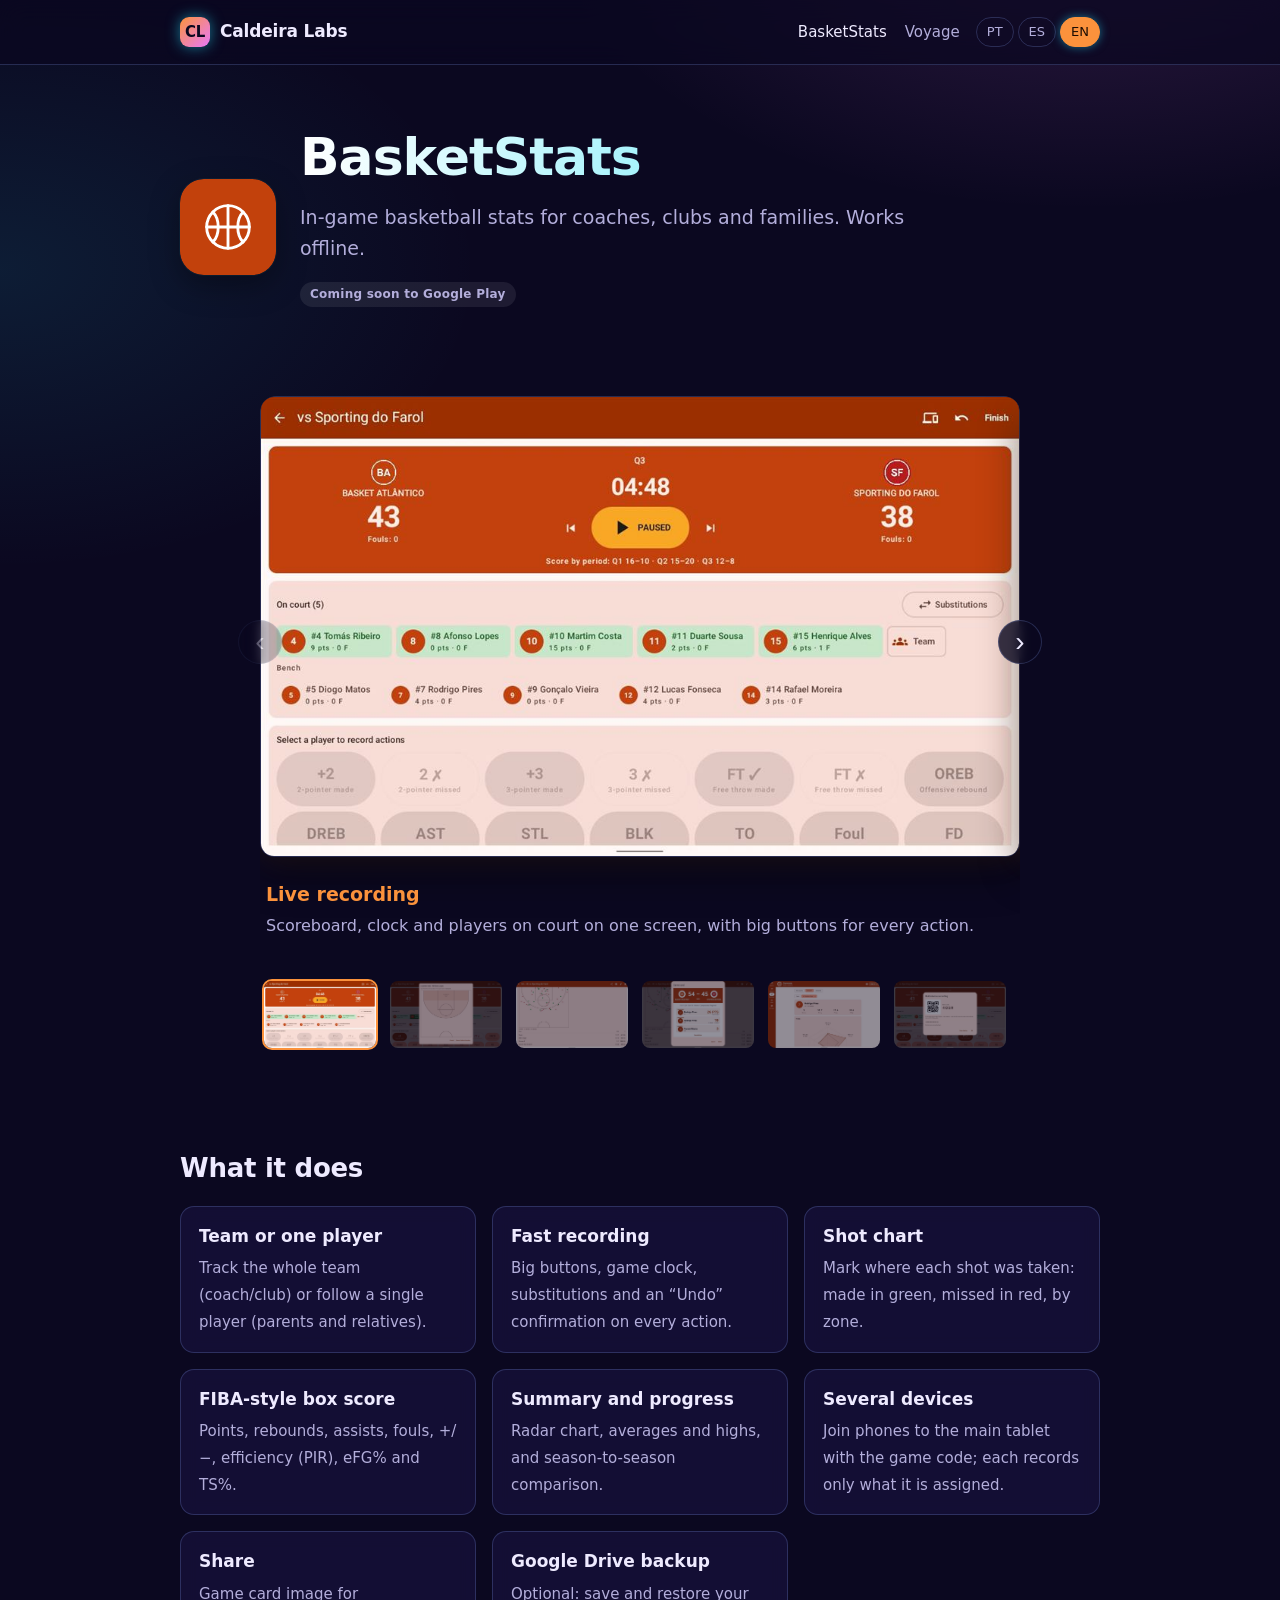
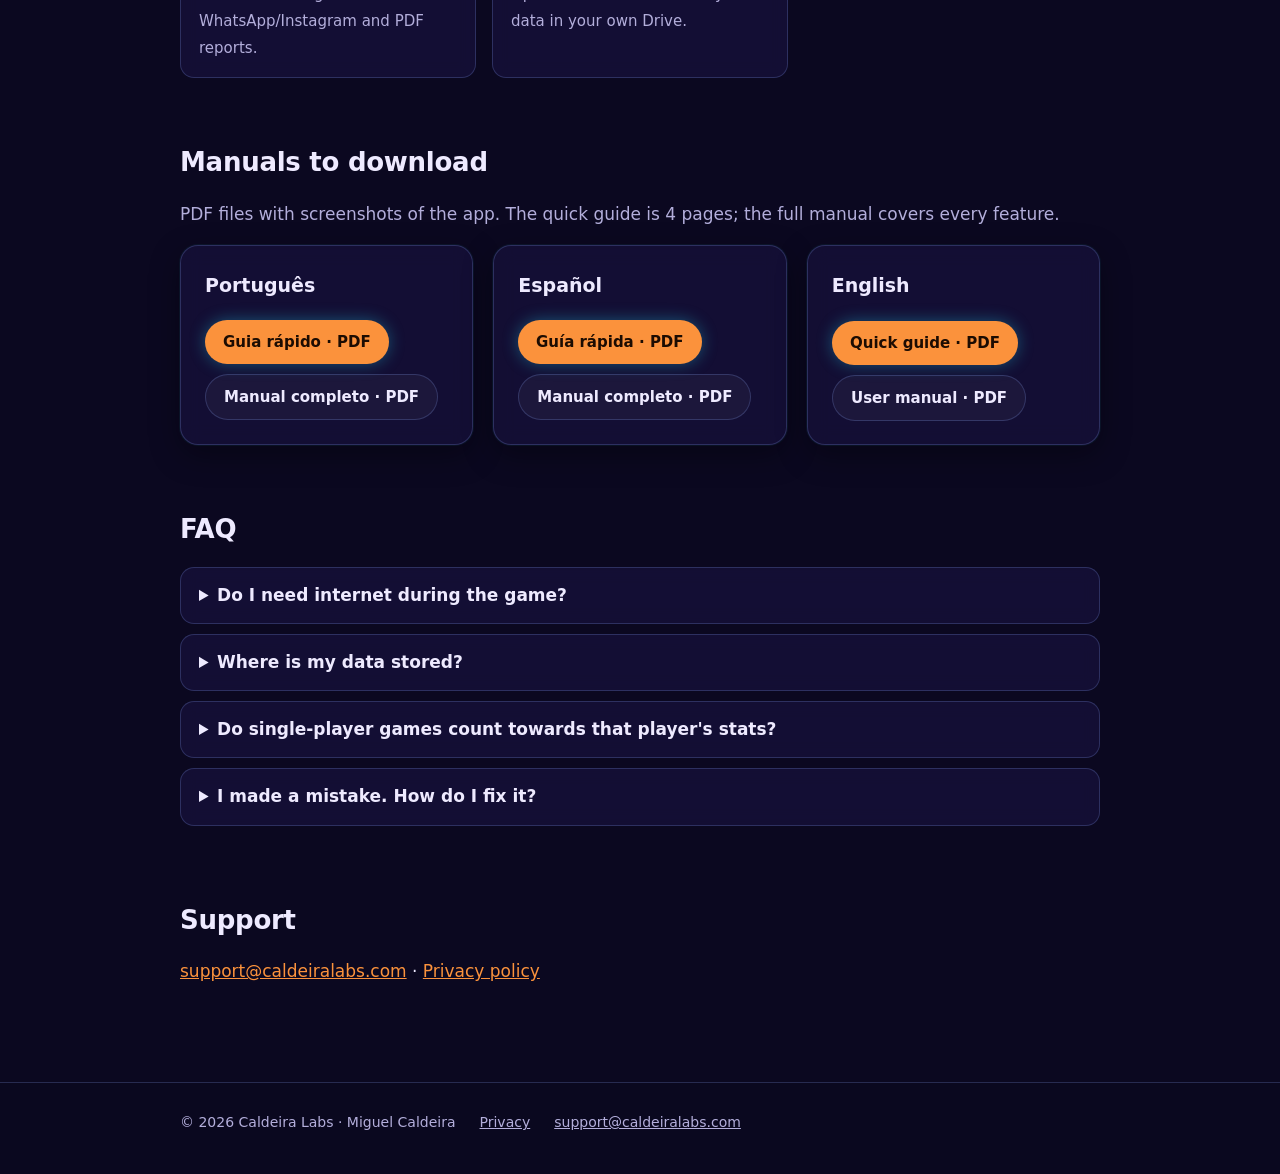
==== commit 3586c440: "Site: versão nos ficheiros de estilo e código para não ficarem presos na cache Co-Authored-By: Claud" ====
--- a/basketstats/index.html
+++ b/basketstats/index.html
@@ -6,10 +6,10 @@
   <title data-pt="BasketStats — estatísticas de basquetebol" data-es="BasketStats — estadísticas de baloncesto" data-en="BasketStats — basketball stats">BasketStats — estatísticas de basquetebol</title>
   <meta name="description" content="BasketStats: estatísticas de basquetebol durante o jogo para treinadores, clubes e famílias.">
   <link rel="icon" href="/assets/img/basketstats.svg">
-  <link rel="stylesheet" href="/assets/style.css">
+  <link rel="stylesheet" href="/assets/style.css?v=20261015c">
   <style>:root { --accent: var(--basket); --accent-ink: #1c0c02; }</style>
-  <script src="/assets/lang.js"></script>
-  <script src="/assets/carousel.js"></script>
+  <script src="/assets/lang.js?v=20261015c"></script>
+  <script src="/assets/carousel.js?v=20261015c"></script>
 </head>
 <body>
 <header class="top">
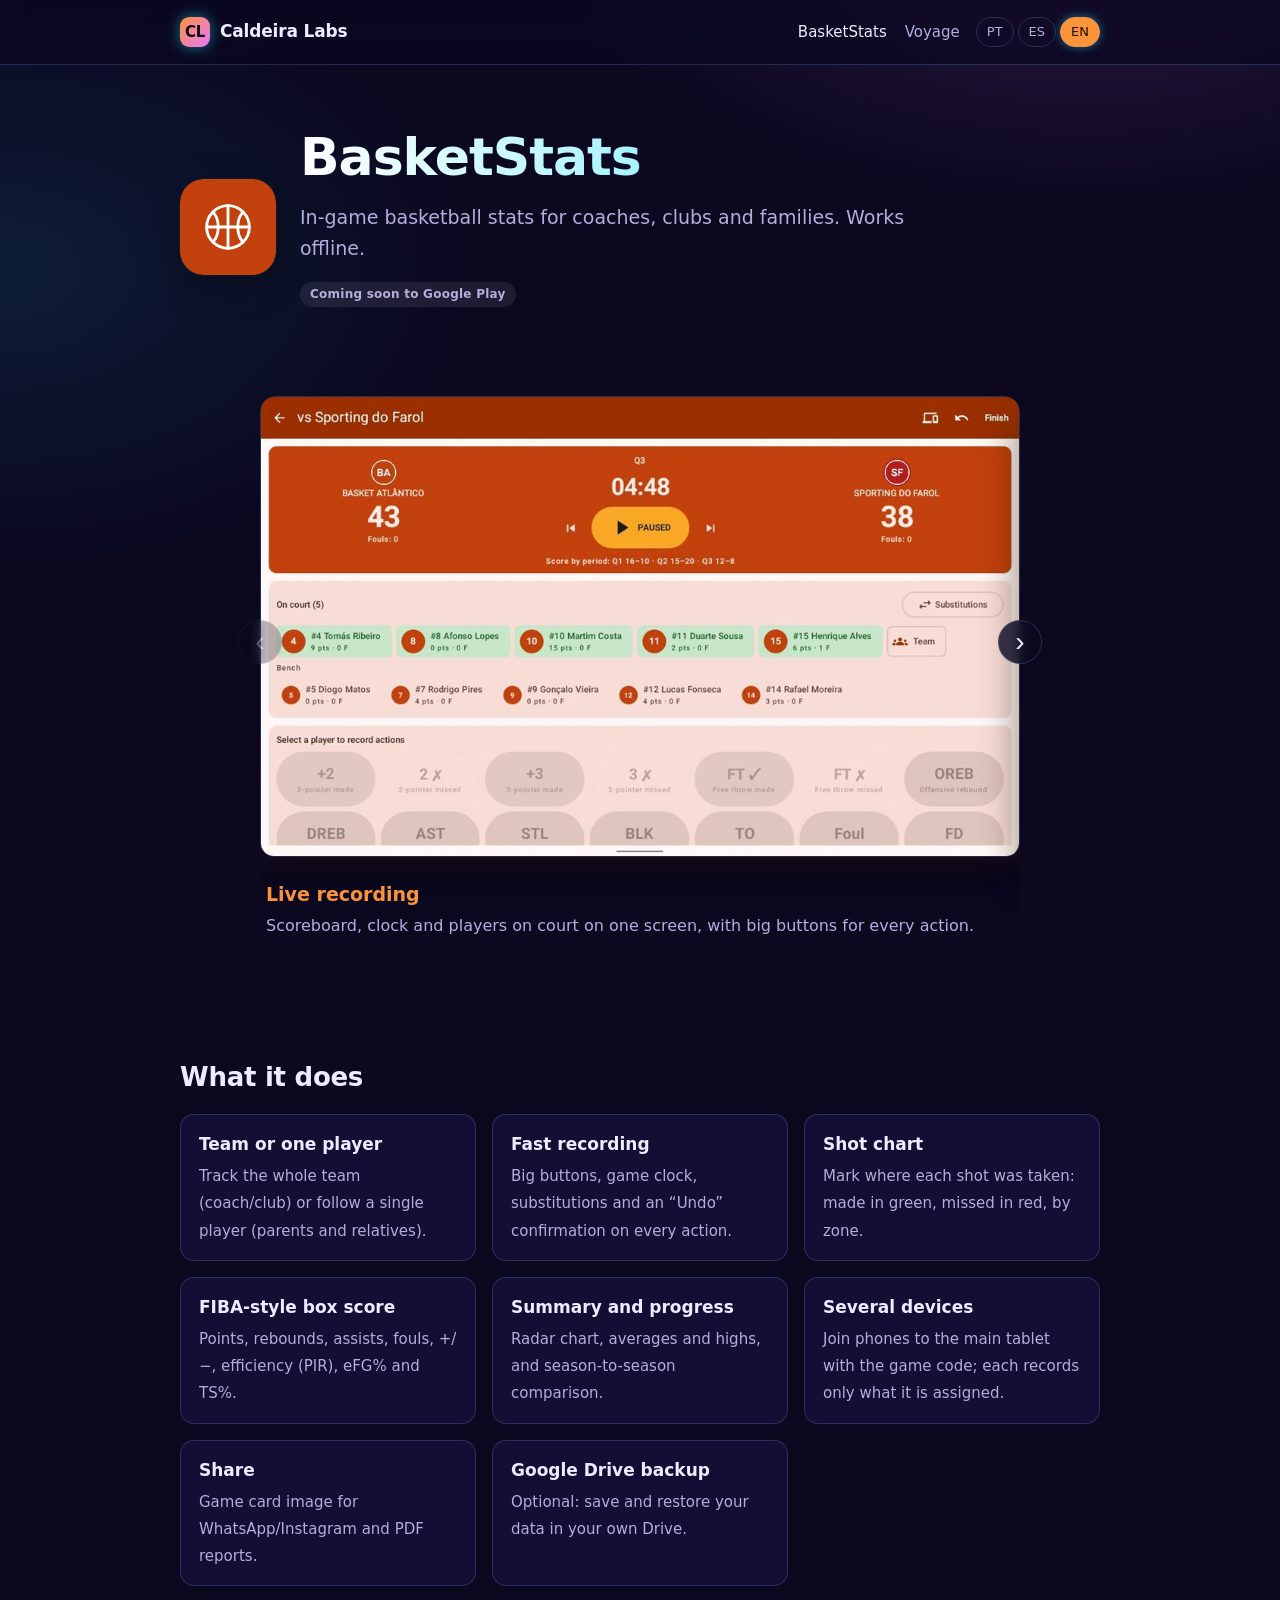
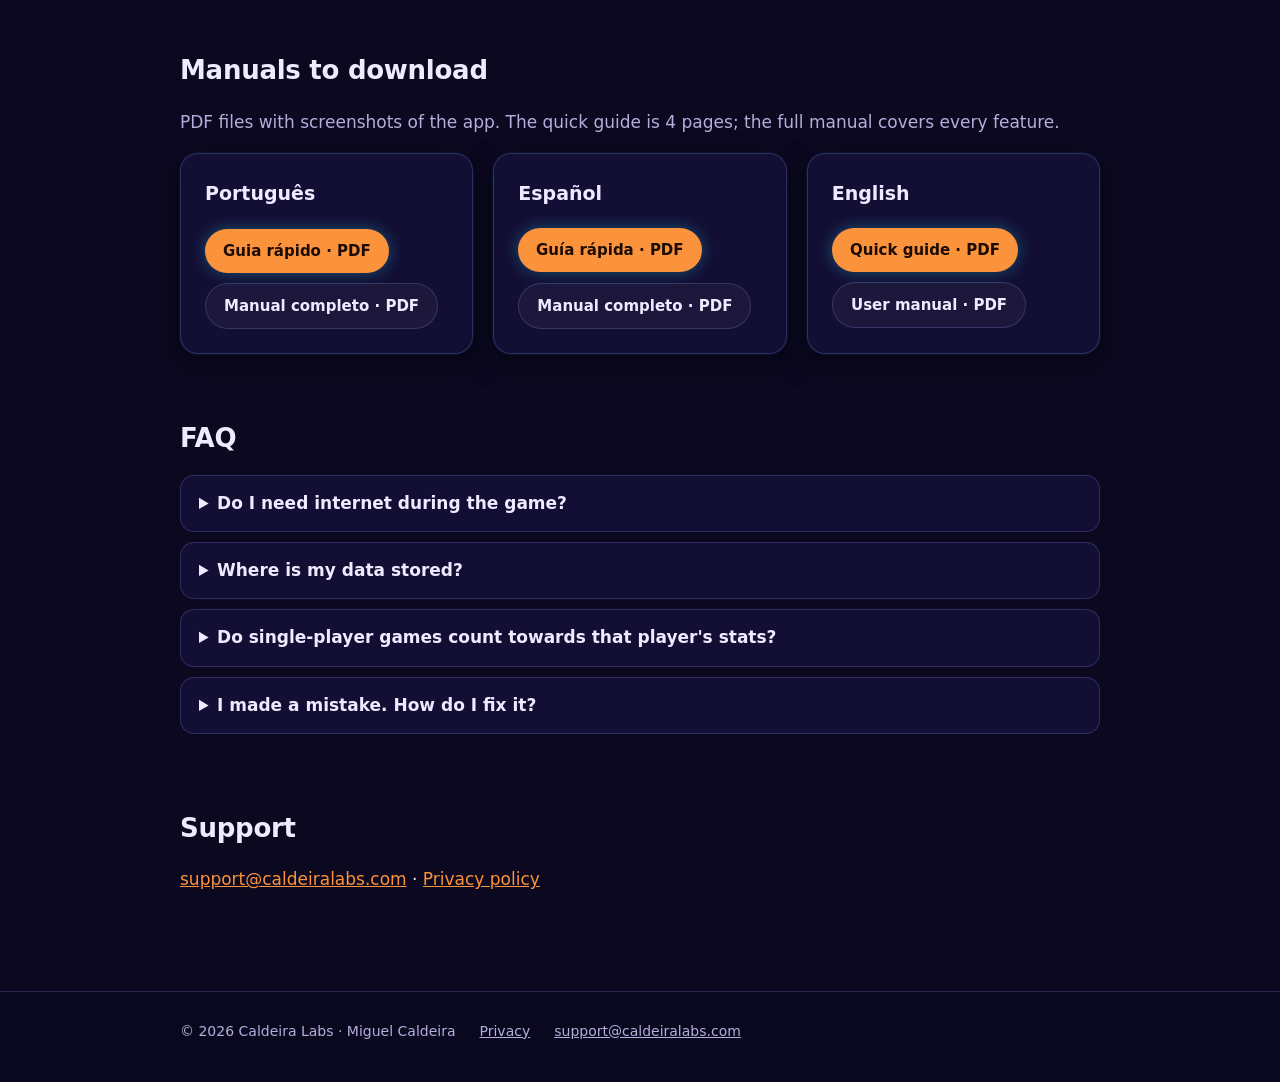
==== commit 30bb46e4: "Carrossel sem miniaturas; texto da página inicial mais genérico Co-Authored-By: Claude Opus 5.5 <nor" ====
--- a/basketstats/index.html
+++ b/basketstats/index.html
@@ -71,14 +71,6 @@
         </figure>
       </div>
       <button class="car-next" type="button" aria-label="Seguinte / Siguiente / Next">›</button>
-    </div>
-    <div class="car-thumbs">
-      <button type="button" aria-current="true"><img data-l="pt" src="/assets/img/bs/pt/06_ao_vivo.jpg" alt="Registo ao vivo" loading="lazy"><img data-l="es" src="/assets/img/bs/es/06_ao_vivo.jpg" alt="Registro en directo" loading="lazy"><img data-l="en" src="/assets/img/bs/en/06_ao_vivo.jpg" alt="Live recording" loading="lazy"></button>
-      <button type="button" aria-current="false"><img data-l="pt" src="/assets/img/bs/pt/08_posicao_lancamento.jpg" alt="Registo rápido, sem perder um lance" loading="lazy"><img data-l="es" src="/assets/img/bs/es/08_posicao_lancamento.jpg" alt="Registro rápido, sin perder una jugada" loading="lazy"><img data-l="en" src="/assets/img/bs/en/08_posicao_lancamento.jpg" alt="Fast recording, without missing a play" loading="lazy"></button>
-      <button type="button" aria-current="false"><img data-l="pt" src="/assets/img/bs/pt/15_mapa_lancamentos.jpg" alt="Mapa de lançamentos por zonas" loading="lazy"><img data-l="es" src="/assets/img/bs/es/15_mapa_lancamentos.jpg" alt="Mapa de tiro por zonas" loading="lazy"><img data-l="en" src="/assets/img/bs/en/15_mapa_lancamentos.jpg" alt="Shot chart by zone" loading="lazy"></button>
-      <button type="button" aria-current="false"><img data-l="pt" src="/assets/img/bs/pt/16_cartao_jogo.jpg" alt="Cartão do jogo para partilhar" loading="lazy"><img data-l="es" src="/assets/img/bs/es/16_cartao_jogo.jpg" alt="Tarjeta del partido para compartir" loading="lazy"><img data-l="en" src="/assets/img/bs/en/16_cartao_jogo.jpg" alt="Shareable game card" loading="lazy"></button>
-      <button type="button" aria-current="false"><img data-l="pt" src="/assets/img/bs/pt/20_resumo_jogador.jpg" alt="Radar e evolução entre épocas" loading="lazy"><img data-l="es" src="/assets/img/bs/es/20_resumo_jogador.jpg" alt="Radar y evolución entre temporadas" loading="lazy"><img data-l="en" src="/assets/img/bs/en/20_resumo_jogador.jpg" alt="Radar and season-to-season progress" loading="lazy"></button>
-      <button type="button" aria-current="false"><img data-l="pt" src="/assets/img/bs/pt/11_varios_aparelhos.jpg" alt="Vários aparelhos no mesmo jogo" loading="lazy"><img data-l="es" src="/assets/img/bs/es/11_varios_aparelhos.jpg" alt="Varios dispositivos en el mismo partido" loading="lazy"><img data-l="en" src="/assets/img/bs/en/11_varios_aparelhos.jpg" alt="Several devices, one game" loading="lazy"></button>
     </div>
   </section>
 
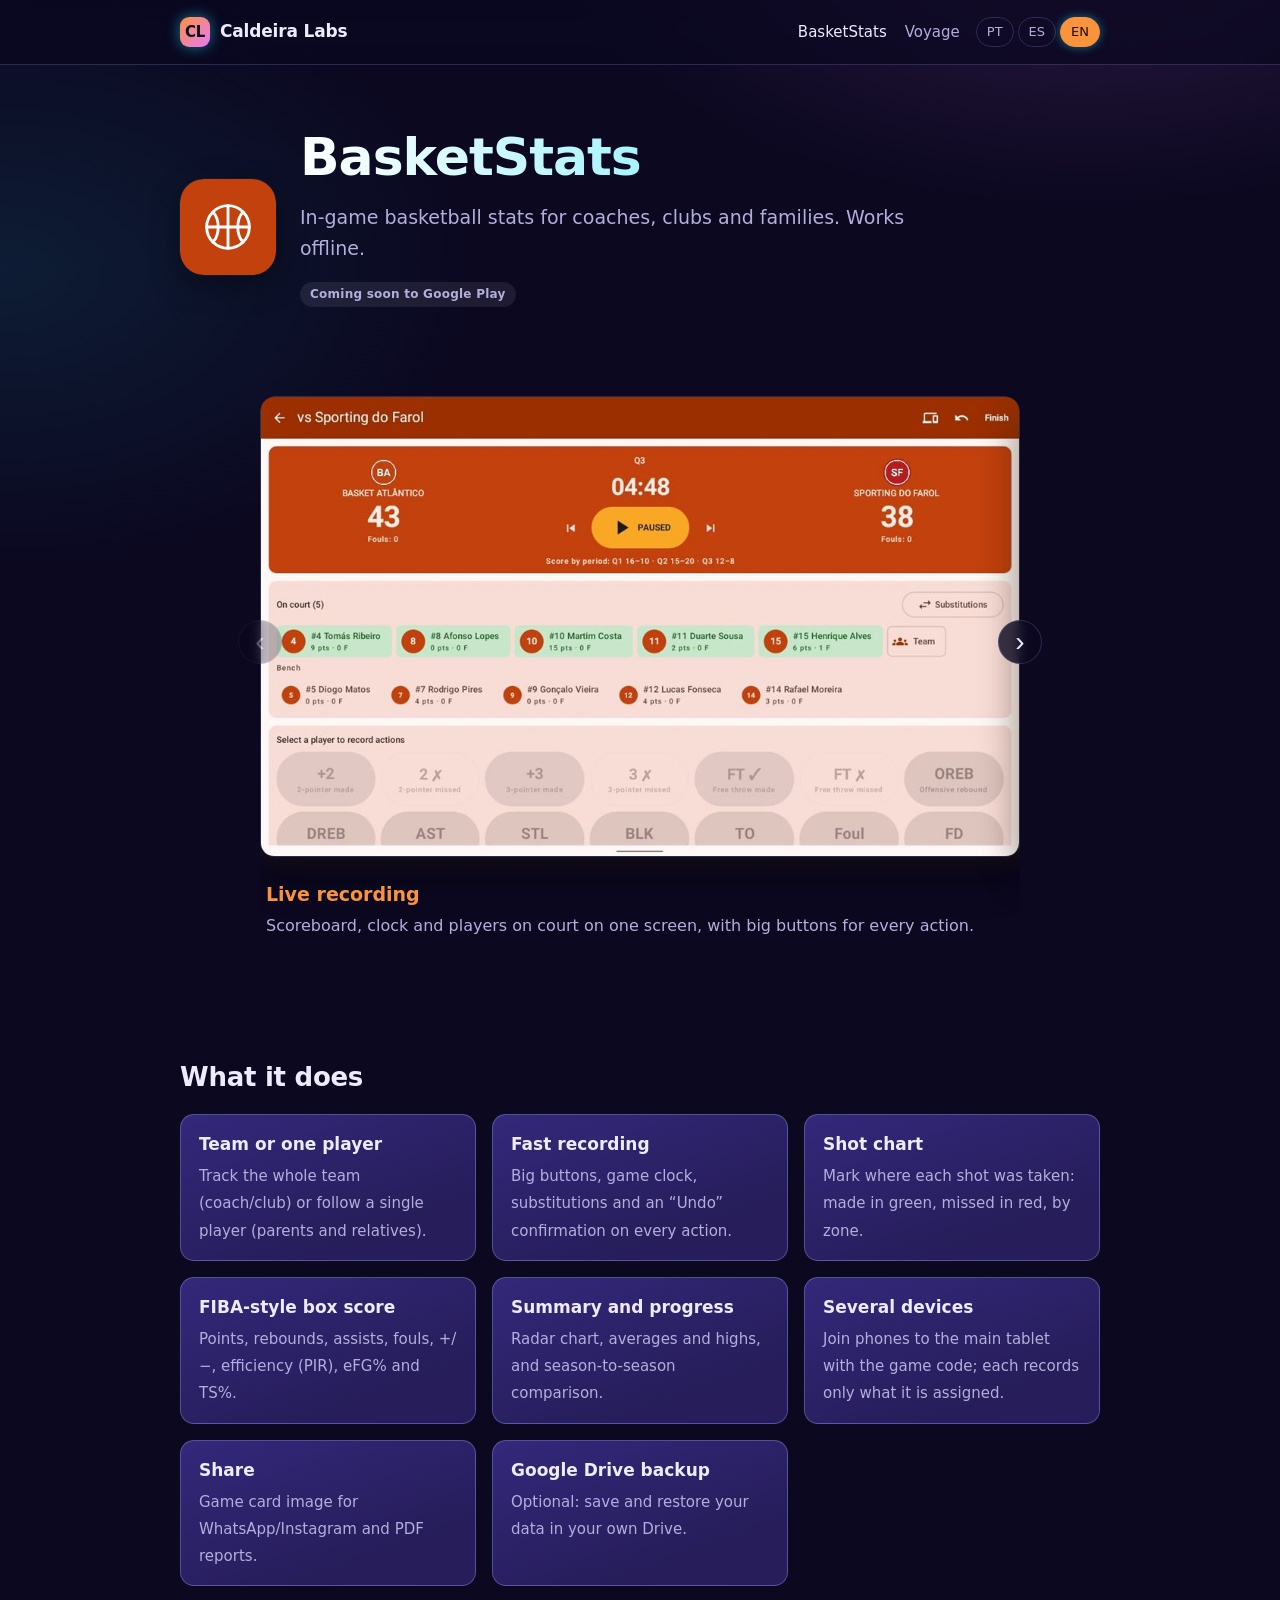
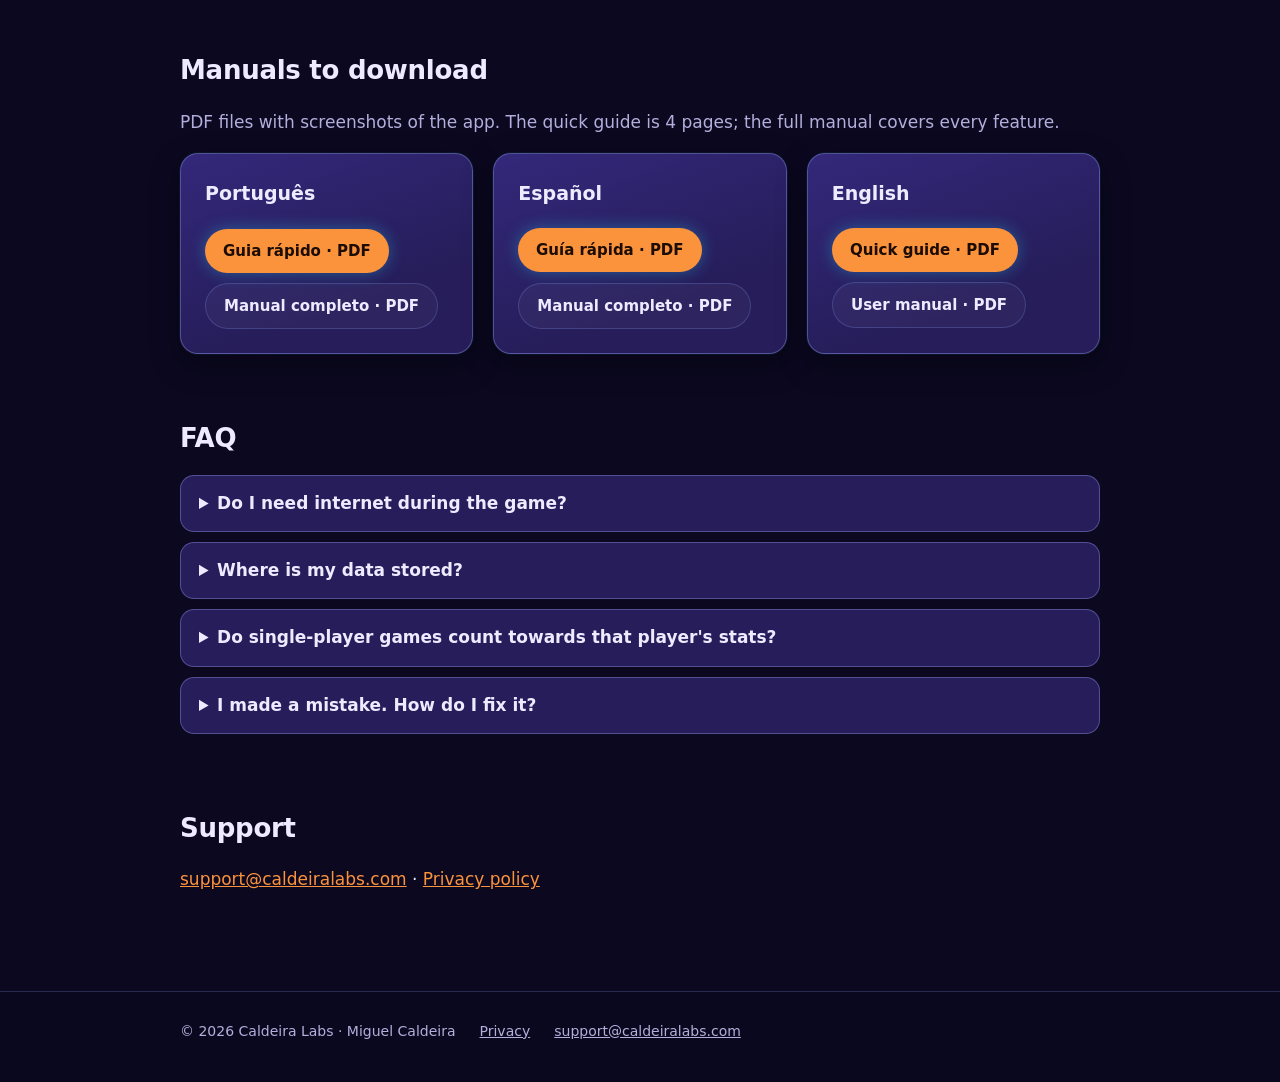
==== commit 3c45efa5: "Cartões mais claros e com contorno mais visível para se destacarem do fundo Co-Authored-By: Claude O" ====
--- a/basketstats/index.html
+++ b/basketstats/index.html
@@ -6,10 +6,10 @@
   <title data-pt="BasketStats — estatísticas de basquetebol" data-es="BasketStats — estadísticas de baloncesto" data-en="BasketStats — basketball stats">BasketStats — estatísticas de basquetebol</title>
   <meta name="description" content="BasketStats: estatísticas de basquetebol durante o jogo para treinadores, clubes e famílias.">
   <link rel="icon" href="/assets/img/basketstats.svg">
-  <link rel="stylesheet" href="/assets/style.css?v=20261015c">
+  <link rel="stylesheet" href="/assets/style.css?v=20261015d">
   <style>:root { --accent: var(--basket); --accent-ink: #1c0c02; }</style>
-  <script src="/assets/lang.js?v=20261015c"></script>
-  <script src="/assets/carousel.js?v=20261015c"></script>
+  <script src="/assets/lang.js?v=20261015d"></script>
+  <script src="/assets/carousel.js?v=20261015d"></script>
 </head>
 <body>
 <header class="top">
--- a/assets/style.css
+++ b/assets/style.css
@@ -2,7 +2,9 @@
 /* Tema "laboratório néon": sempre escuro, a condizer com a imagem de fundo (assets/img/lab-bg.svg). */
 :root {
   --bg: #0b0820;
-  --surface: rgba(22, 17, 58, .78);
+  --surface: #261d5a;
+  --surface-hi: #33287a;
+  --card-line: rgba(165, 180, 255, .34);
   --surface-2: rgba(255, 255, 255, .08);
   --text: #eeeaff;
   --muted: #b3aedb;
@@ -93,7 +95,7 @@
 
 .cards { display: grid; grid-template-columns: repeat(auto-fit, minmax(280px, 1fr)); gap: 20px; }
 .card {
-  background: var(--surface); border: 1px solid var(--line); border-radius: var(--radius);
+  background: linear-gradient(160deg, var(--surface-hi) 0%, var(--surface) 70%); border: 1px solid var(--card-line); border-radius: var(--radius);
   padding: 24px; box-shadow: var(--shadow); display: flex; flex-direction: column; gap: 12px;
   backdrop-filter: blur(10px); -webkit-backdrop-filter: blur(10px);
 }
@@ -117,7 +119,7 @@
 }
 
 .features { display: grid; grid-template-columns: repeat(auto-fit, minmax(240px, 1fr)); gap: 16px; padding: 0; margin: 0; list-style: none; }
-.features li { background: var(--surface); border: 1px solid var(--line); border-radius: 14px; padding: 16px 18px; backdrop-filter: blur(8px); -webkit-backdrop-filter: blur(8px); }
+.features li { background: linear-gradient(160deg, var(--surface-hi) 0%, var(--surface) 75%); border: 1px solid var(--card-line); border-radius: 14px; padding: 16px 18px; backdrop-filter: blur(8px); -webkit-backdrop-filter: blur(8px); }
 .features li b { display: block; margin-bottom: 4px; }
 .features li span { color: var(--muted); font-size: 15px; }
 
@@ -126,7 +128,7 @@
 
 .guide ol, .guide ul { padding-left: 22px; }
 .guide li { margin: 4px 0; }
-details { background: var(--surface); border: 1px solid var(--line); border-radius: 14px; padding: 14px 18px; margin: 10px 0; backdrop-filter: blur(8px); -webkit-backdrop-filter: blur(8px); }
+details { background: var(--surface); border: 1px solid var(--card-line); border-radius: 14px; padding: 14px 18px; margin: 10px 0; backdrop-filter: blur(8px); -webkit-backdrop-filter: blur(8px); }
 details summary { cursor: pointer; font-weight: 600; }
 details p { margin: 10px 0 0; color: var(--muted); }
 
@@ -134,7 +136,7 @@
 .policy { max-width: 820px; }
 /* Texto longo (políticas, guia) num painel quase opaco, para ler sem distração do fundo. */
 .policy > div, .guide {
-  background: rgba(14, 10, 40, .9); border: 1px solid var(--line); border-radius: var(--radius);
+  background: #1b1545; border: 1px solid var(--card-line); border-radius: var(--radius);
   padding: 8px 28px 28px; margin-top: 24px;
 }
 .guide { padding-top: 24px; }
